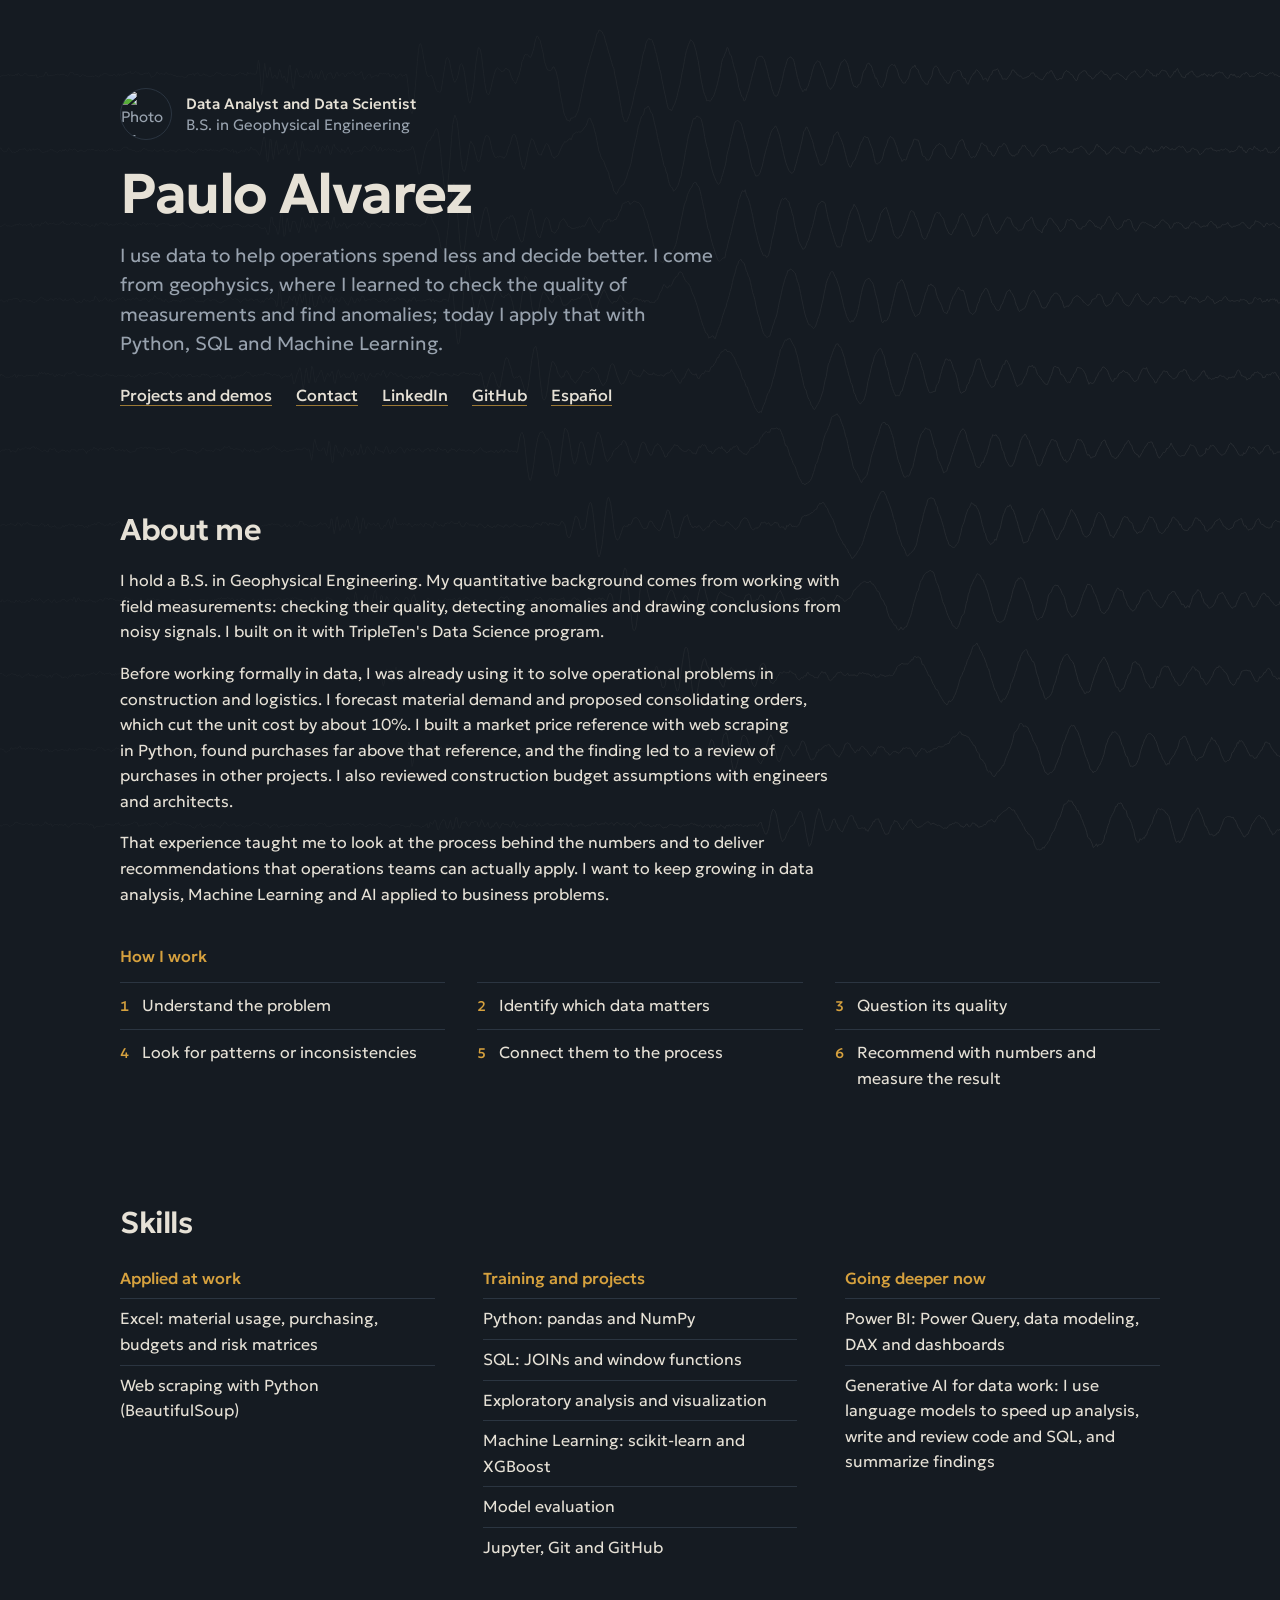
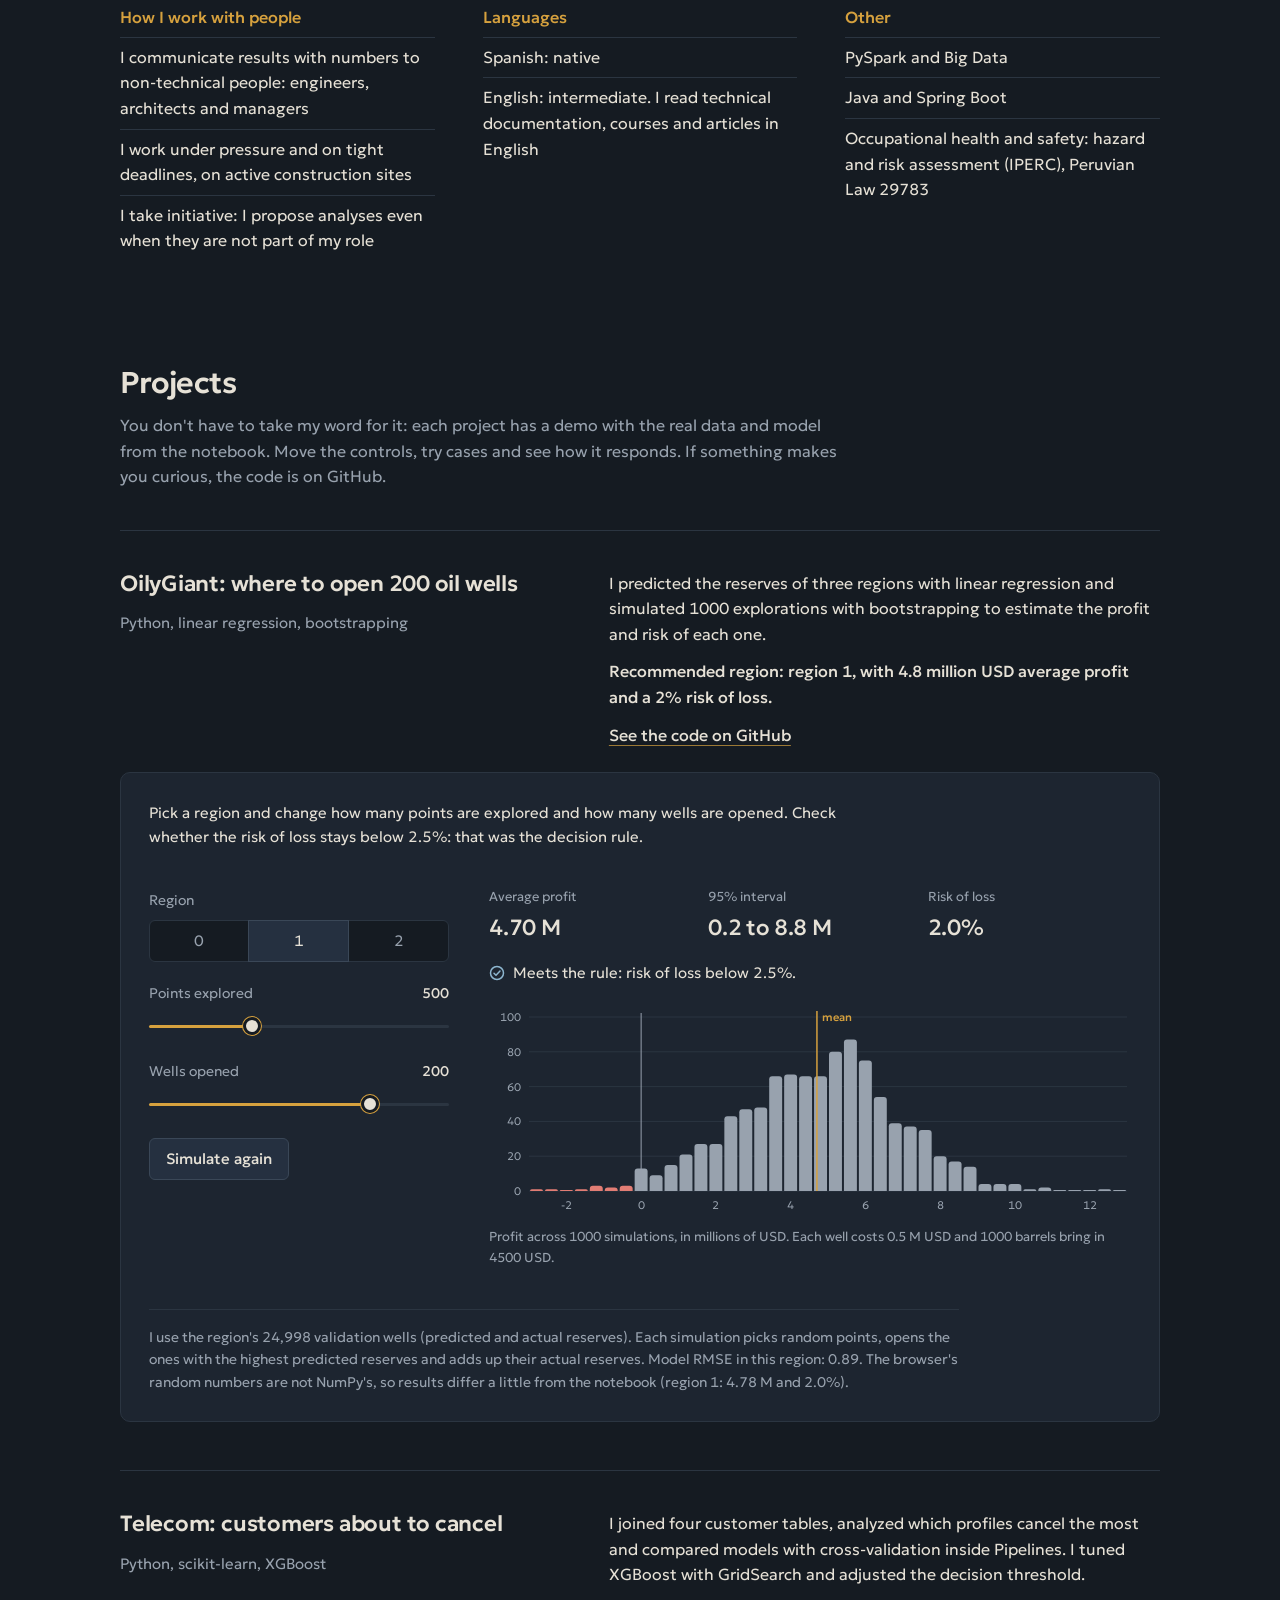
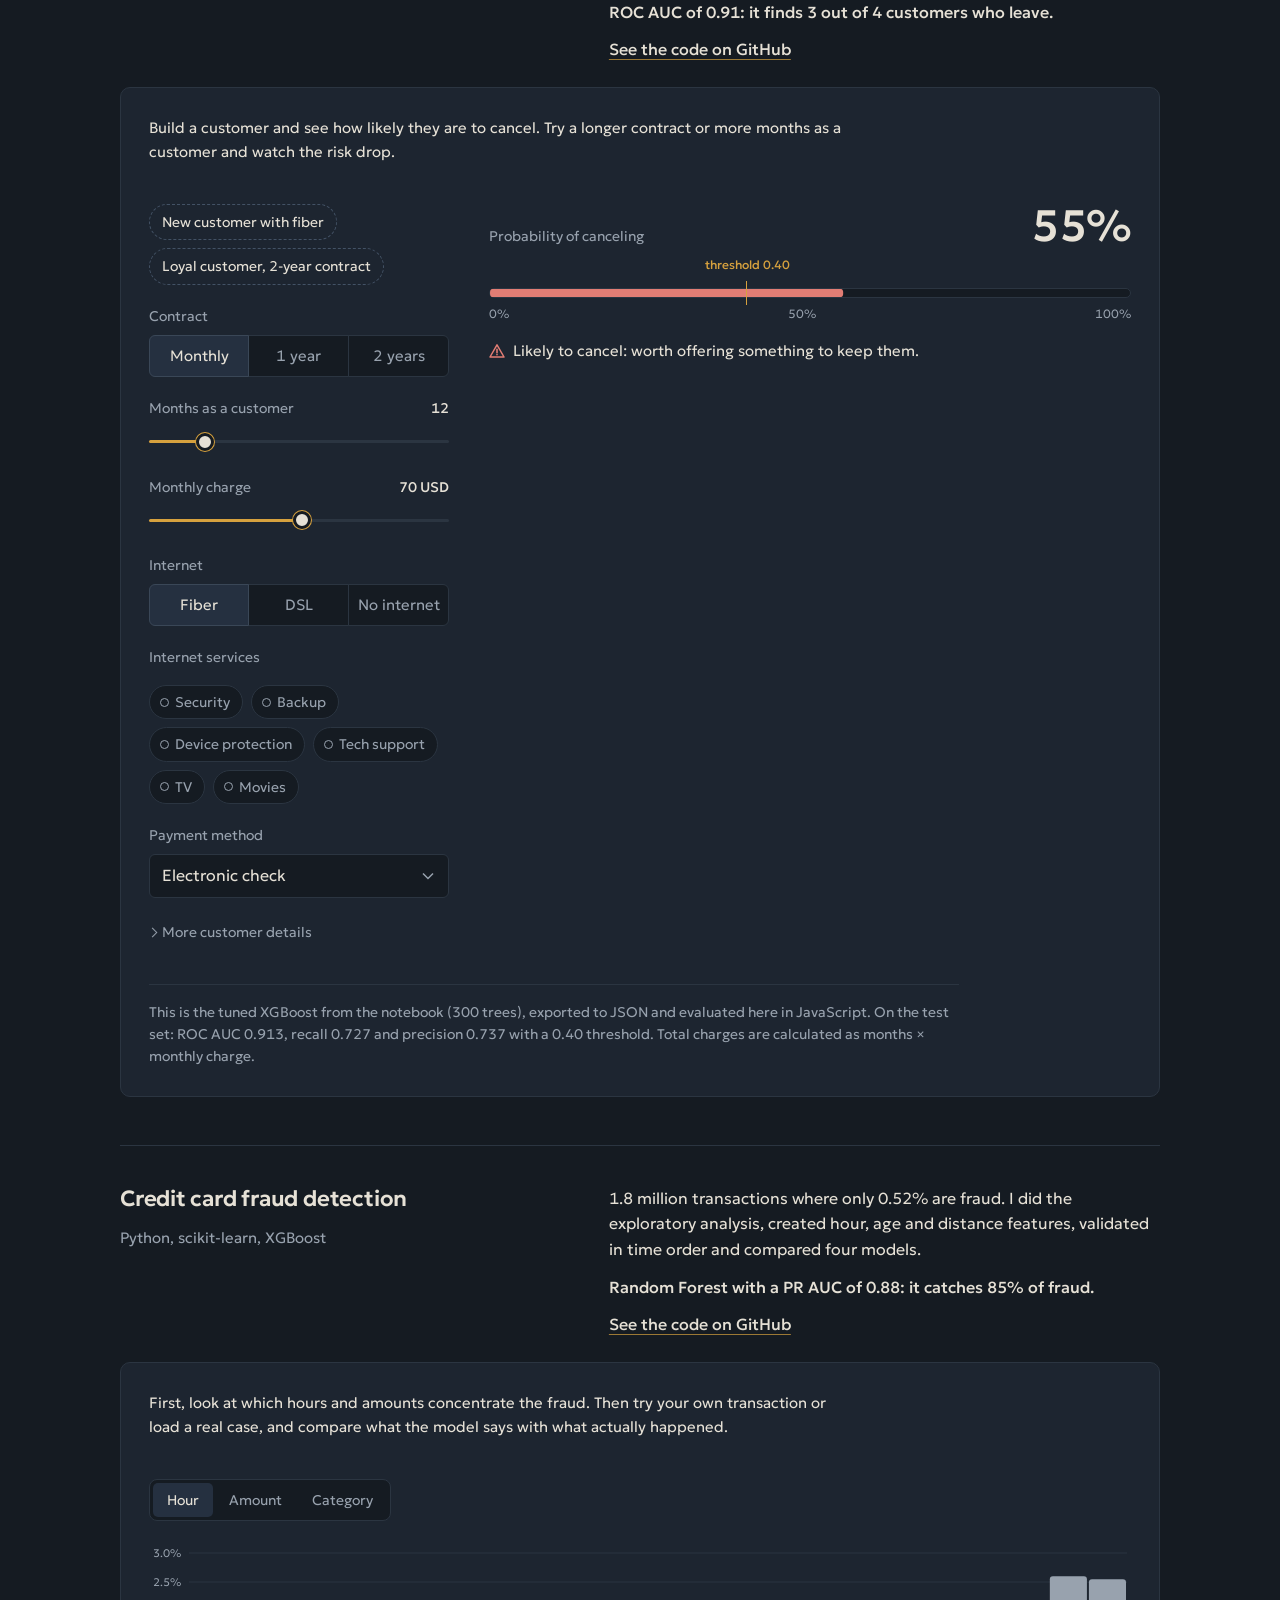
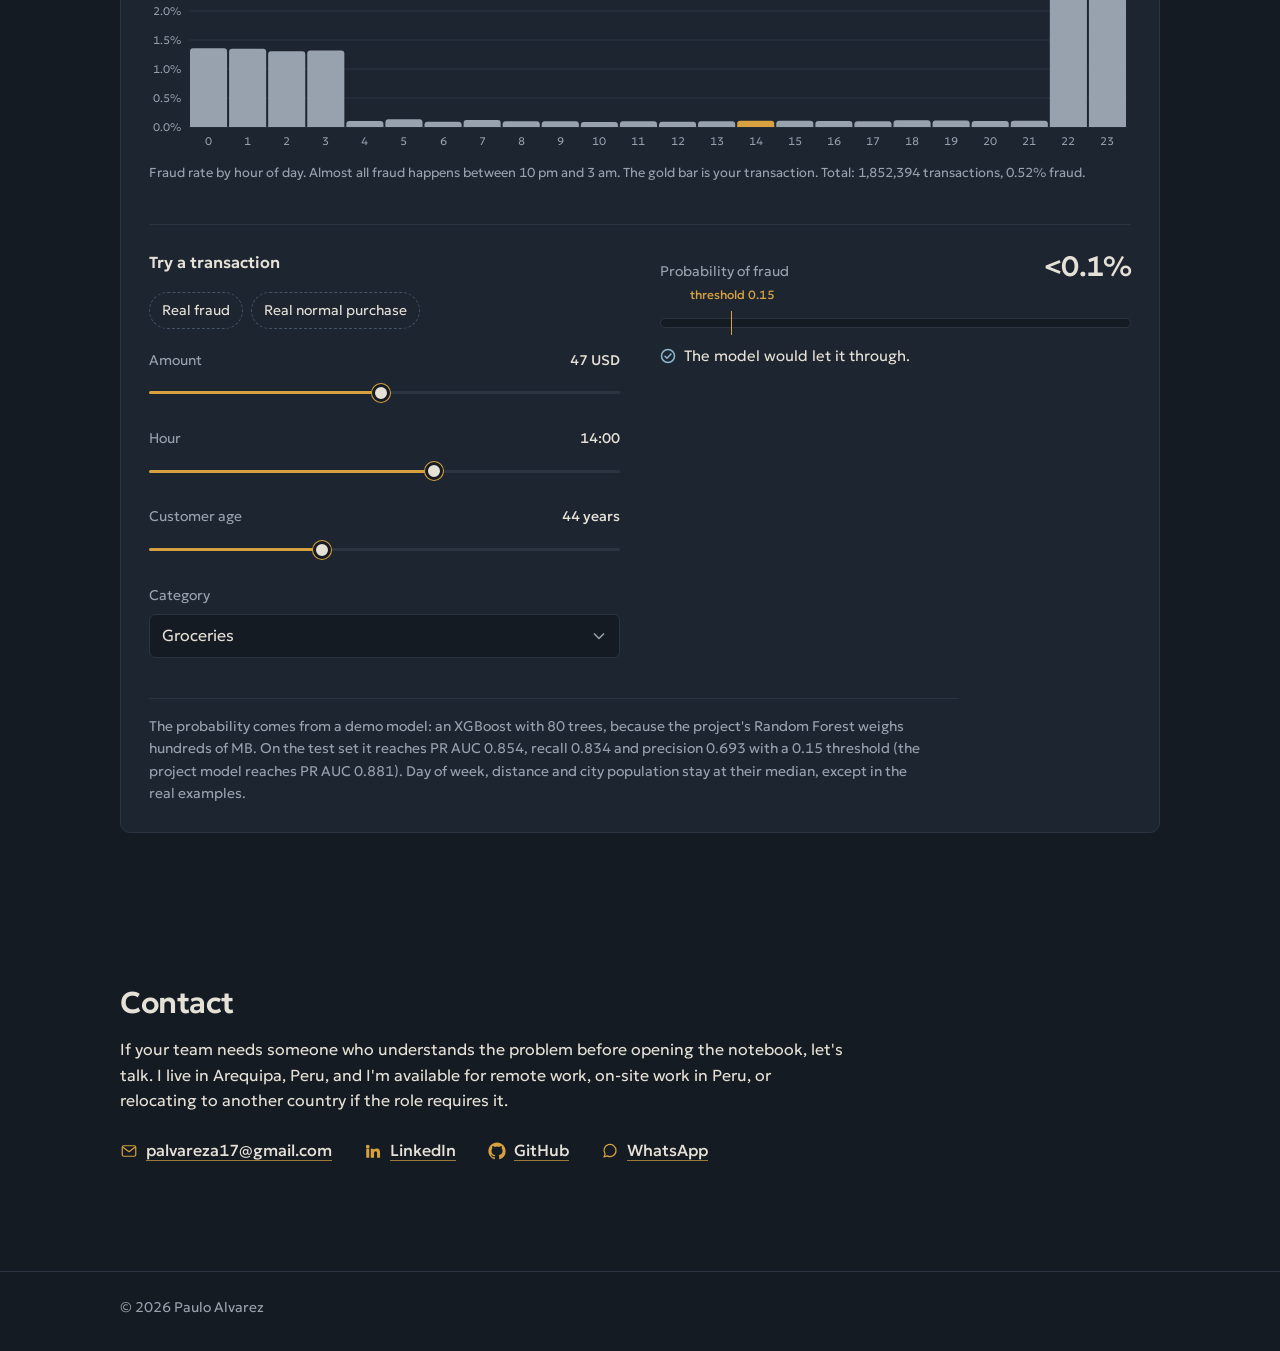
==== en/index.html @ 7319ec57 "Agregar la versión en inglés y textos más cercanos en las demos * Página en inglés en /en/ con enlac" ====
<!DOCTYPE html>
<html lang="en">
<head>
  <meta charset="UTF-8">
  <meta name="viewport" content="width=device-width, initial-scale=1, viewport-fit=cover">
  <meta name="description" content="Paulo Alvarez, Data Analyst and Data Scientist. B.S. in Geophysical Engineering with experience applying data to real operations. Machine Learning projects with demos that run in the browser.">
  <meta name="color-scheme" content="dark">
  <meta name="theme-color" content="#151B22">
  <title>Paulo Alvarez | Data Scientist</title>
  <link rel="alternate" hreflang="es" href="https://dixonpa.github.io/">
  <link rel="alternate" hreflang="en" href="https://dixonpa.github.io/en/">
  <link rel="preconnect" href="https://fonts.googleapis.com">
  <link rel="preconnect" href="https://fonts.gstatic.com" crossorigin>
  <link href="https://fonts.googleapis.com/css2?family=Geologica:wght@300..700&display=swap" rel="stylesheet">
  <link rel="stylesheet" href="../css/site.css">
  <script src="../js/site.js" defer></script>
</head>
<body>
  <div class="backdrop" aria-hidden="true">
    <svg viewBox="0 0 1200 900" preserveAspectRatio="none" focusable="false"></svg>
  </div>

  <header class="hero">
    <div class="wrap">
      <div class="hero-id">
        <img src="https://github.com/dixonpa.png" alt="Photo of Paulo Alvarez" width="52" height="52">
        <p><strong>Data Analyst and Data Scientist</strong>B.S. in Geophysical Engineering</p>
      </div>
      <h1>Paulo Alvarez</h1>
      <p class="intro">I use data to help operations spend less and decide better. I come from geophysics, where I learned to check the quality of measurements and find anomalies; today I apply that with Python, SQL and Machine Learning.</p>
      <ul class="hero-links">
        <li><a href="#projects">Projects and demos</a></li>
        <li><a href="#contact">Contact</a></li>
        <li><a href="https://www.linkedin.com/in/paulocealva">LinkedIn</a></li>
        <li><a href="https://github.com/dixonpa">GitHub</a></li>
        <li><a href="../" hreflang="es" lang="es">Español</a></li>
      </ul>
    </div>
  </header>

  <main class="wrap">
    <section id="about" class="about" aria-labelledby="t-about">
      <h2 id="t-about">About me</h2>
      <p>I hold a B.S. in Geophysical Engineering. My quantitative background comes from working with field measurements: checking their quality, detecting anomalies and drawing conclusions from noisy signals. I built on it with TripleTen's Data Science program.</p>
      <p>Before working formally in data, I was already using it to solve operational problems in construction and logistics. I forecast material demand and proposed consolidating orders, which cut the unit cost by about 10%. I built a market price reference with web scraping in Python, found purchases far above that reference, and the finding led to a review of purchases in other projects. I also reviewed construction budget assumptions with engineers and architects.</p>
      <p>That experience taught me to look at the process behind the numbers and to deliver recommendations that operations teams can actually apply. I want to keep growing in data analysis, Machine Learning and AI applied to business problems.</p>
      <h3 class="subhead">How I work</h3>
      <ol class="steps">
        <li>Understand the problem</li>
        <li>Identify which data matters</li>
        <li>Question its quality</li>
        <li>Look for patterns or inconsistencies</li>
        <li>Connect them to the process</li>
        <li>Recommend with numbers and measure the result</li>
      </ol>
    </section>

    <section id="skills" aria-labelledby="t-skills">
      <h2 id="t-skills">Skills</h2>
      <div class="skills">
        <div>
          <h3>Applied at work</h3>
          <ul>
            <li>Excel: material usage, purchasing, budgets and risk matrices</li>
            <li>Web scraping with Python (BeautifulSoup)</li>
          </ul>
        </div>
        <div>
          <h3>Training and projects</h3>
          <ul>
            <li>Python: pandas and NumPy</li>
            <li>SQL: JOINs and window functions</li>
            <li>Exploratory analysis and visualization</li>
            <li>Machine Learning: scikit-learn and XGBoost</li>
            <li>Model evaluation</li>
            <li>Jupyter, Git and GitHub</li>
          </ul>
        </div>
        <div>
          <h3>Going deeper now</h3>
          <ul>
            <li>Power BI: Power Query, data modeling, DAX and dashboards</li>
            <li>Generative AI for data work: I use language models to speed up analysis, write and review code and SQL, and summarize findings</li>
          </ul>
        </div>
        <div>
          <h3>How I work with people</h3>
          <ul>
            <li>I communicate results with numbers to non-technical people: engineers, architects and managers</li>
            <li>I work under pressure and on tight deadlines, on active construction sites</li>
            <li>I take initiative: I propose analyses even when they are not part of my role</li>
          </ul>
        </div>
        <div>
          <h3>Languages</h3>
          <ul>
            <li>Spanish: native</li>
            <li>English: intermediate. I read technical documentation, courses and articles in English</li>
          </ul>
        </div>
        <div>
          <h3>Other</h3>
          <ul>
            <li>PySpark and Big Data</li>
            <li>Java and Spring Boot</li>
            <li>Occupational health and safety: hazard and risk assessment (IPERC), Peruvian Law 29783</li>
          </ul>
        </div>
      </div>
    </section>

    <section id="projects" aria-labelledby="t-projects">
      <h2 id="t-projects">Projects</h2>
      <p class="section-lead">You don't have to take my word for it: each project has a demo with the real data and model from the notebook. Move the controls, try cases and see how it responds. If something makes you curious, the code is on GitHub.</p>

      <article class="project" id="oilygiant" aria-labelledby="t-oily">
        <div class="project-text">
          <h3 id="t-oily">OilyGiant: where to open 200 oil wells</h3>
          <p class="stack">Python, linear regression, bootstrapping</p>
          <p>I predicted the reserves of three regions with linear regression and simulated 1000 explorations with bootstrapping to estimate the profit and risk of each one.</p>
          <p class="result">Recommended region: region 1, with 4.8 million USD average profit and a 2% risk of loss.</p>
          <a class="repo" href="https://github.com/dixonpa/Onlygiant">See the code on GitHub</a>
        </div>

        <div class="demo" data-demo="oilygiant" aria-busy="true">
          <p class="demo-hint">Pick a region and change how many points are explored and how many wells are opened. Check whether the risk of loss stays below 2.5%: that was the decision rule.</p>
          <div class="demo-controls">
            <fieldset class="seg" data-input="region">
              <legend>Region</legend>
              <label><input type="radio" name="oily-region" value="0"><span>0</span></label>
              <label><input type="radio" name="oily-region" value="1" checked><span>1</span></label>
              <label><input type="radio" name="oily-region" value="2"><span>2</span></label>
            </fieldset>
            <label class="range">
              <span class="range-head"><span>Points explored</span><output data-out="points">500</output></span>
              <input type="range" data-input="points" min="250" max="1000" step="50" value="500">
            </label>
            <label class="range">
              <span class="range-head"><span>Wells opened</span><output data-out="wells">200</output></span>
              <input type="range" data-input="wells" min="50" max="250" step="10" value="200">
            </label>
            <button type="button" class="btn" data-action="rerun">Simulate again</button>
          </div>

          <div class="demo-output">
            <dl class="readout">
              <div><dt>Average profit</dt><dd data-out="mean">–</dd></div>
              <div><dt>95% interval</dt><dd data-out="ci">–</dd></div>
              <div><dt>Risk of loss</dt><dd data-out="risk">–</dd></div>
            </dl>
            <p class="verdict" data-out="verdict"></p>
            <div class="chart" data-chart="hist"></div>
            <p class="chart-note">Profit across 1000 simulations, in millions of USD. Each well costs 0.5 M USD and 1000 barrels bring in 4500 USD.</p>
          </div>
          <p class="demo-foot" data-out="foot">Loading the validation data…</p>
        </div>
      </article>

      <article class="project" id="telecom" aria-labelledby="t-telecom">
        <div class="project-text">
          <h3 id="t-telecom">Telecom: customers about to cancel</h3>
          <p class="stack">Python, scikit-learn, XGBoost</p>
          <p>I joined four customer tables, analyzed which profiles cancel the most and compared models with cross-validation inside Pipelines. I tuned XGBoost with GridSearch and adjusted the decision threshold.</p>
          <p class="result">ROC AUC of 0.91: it finds 3 out of 4 customers who leave.</p>
          <a class="repo" href="https://github.com/dixonpa/telecom">See the code on GitHub</a>
        </div>

        <div class="demo" data-demo="telecom" aria-busy="true">
          <p class="demo-hint">Build a customer and see how likely they are to cancel. Try a longer contract or more months as a customer and watch the risk drop.</p>
          <div class="demo-controls">
            <div class="presets" role="group" aria-label="Examples">
              <button type="button" class="chip" data-preset="risky">New customer with fiber</button>
              <button type="button" class="chip" data-preset="loyal">Loyal customer, 2-year contract</button>
            </div>
            <fieldset class="seg" data-input="Type">
              <legend>Contract</legend>
              <label><input type="radio" name="tel-type" value="Month-to-month" checked><span>Monthly</span></label>
              <label><input type="radio" name="tel-type" value="One year"><span>1 year</span></label>
              <label><input type="radio" name="tel-type" value="Two year"><span>2 years</span></label>
            </fieldset>
            <label class="range">
              <span class="range-head"><span>Months as a customer</span><output data-out="tenure">12</output></span>
              <input type="range" data-input="tenure" min="0" max="72" step="1" value="12">
            </label>
            <label class="range">
              <span class="range-head"><span>Monthly charge</span><output data-out="monthly">70 USD</output></span>
              <input type="range" data-input="monthly" min="18" max="120" step="1" value="70">
            </label>
            <fieldset class="seg" data-input="InternetService">
              <legend>Internet</legend>
              <label><input type="radio" name="tel-net" value="Fiber optic" checked><span>Fiber</span></label>
              <label><input type="radio" name="tel-net" value="DSL"><span>DSL</span></label>
              <label><input type="radio" name="tel-net" value="No"><span>No internet</span></label>
            </fieldset>
            <fieldset class="checks" data-group="services">
              <legend>Internet services</legend>
              <label><input type="checkbox" value="OnlineSecurity"><span>Security</span></label>
              <label><input type="checkbox" value="OnlineBackup"><span>Backup</span></label>
              <label><input type="checkbox" value="DeviceProtection"><span>Device protection</span></label>
              <label><input type="checkbox" value="TechSupport"><span>Tech support</span></label>
              <label><input type="checkbox" value="StreamingTV"><span>TV</span></label>
              <label><input type="checkbox" value="StreamingMovies"><span>Movies</span></label>
            </fieldset>
            <label class="select">
              <span>Payment method</span>
              <select data-input="PaymentMethod">
                <option value="Electronic check">Electronic check</option>
                <option value="Mailed check">Mailed check</option>
                <option value="Bank transfer (automatic)">Bank transfer (automatic)</option>
                <option value="Credit card (automatic)">Credit card (automatic)</option>
              </select>
            </label>
            <details class="more">
              <summary>More customer details</summary>
              <fieldset class="checks" data-group="flags">
                <legend class="sr-only">Customer details</legend>
                <label><input type="checkbox" value="PaperlessBilling" checked><span>Paperless billing</span></label>
                <label><input type="checkbox" value="has_phone" checked><span>Phone line</span></label>
                <label><input type="checkbox" value="MultipleLines"><span>Multiple lines</span></label>
                <label><input type="checkbox" value="SeniorCitizen"><span>Senior citizen</span></label>
                <label><input type="checkbox" value="Partner"><span>Has a partner</span></label>
                <label><input type="checkbox" value="Dependents"><span>Has dependents</span></label>
              </fieldset>
              <fieldset class="seg" data-input="gender">
                <legend>Gender</legend>
                <label><input type="radio" name="tel-gender" value="Female" checked><span>Female</span></label>
                <label><input type="radio" name="tel-gender" value="Male"><span>Male</span></label>
              </fieldset>
            </details>
          </div>

          <div class="demo-output">
            <div class="score">
              <p class="score-label">Probability of canceling</p>
              <p class="score-value" data-out="proba">–</p>
            </div>
            <div class="meter" data-meter>
              <div class="meter-fill"></div>
              <div class="pick pick-threshold"><span>threshold</span></div>
            </div>
            <div class="meter-scale" aria-hidden="true"><span>0%</span><span>50%</span><span>100%</span></div>
            <p class="verdict" data-out="verdict"></p>
          </div>
          <p class="demo-foot" data-out="foot">Loading the model…</p>
        </div>
      </article>

      <article class="project" id="fraud" aria-labelledby="t-fraud">
        <div class="project-text">
          <h3 id="t-fraud">Credit card fraud detection</h3>
          <p class="stack">Python, scikit-learn, XGBoost</p>
          <p>1.8 million transactions where only 0.52% are fraud. I did the exploratory analysis, created hour, age and distance features, validated in time order and compared four models.</p>
          <p class="result">Random Forest with a PR AUC of 0.88: it catches 85% of fraud.</p>
          <a class="repo" href="https://github.com/dixonpa/FraudDetection">See the code on GitHub</a>
        </div>

        <div class="demo demo-fraud" data-demo="fraud" aria-busy="true">
          <p class="demo-hint">First, look at which hours and amounts concentrate the fraud. Then try your own transaction or load a real case, and compare what the model says with what actually happened.</p>
          <div class="demo-charts">
            <div class="tabs" role="tablist" aria-label="Fraud rate by">
              <button type="button" role="tab" aria-selected="true" data-tab="hour">Hour</button>
              <button type="button" role="tab" aria-selected="false" data-tab="amount">Amount</button>
              <button type="button" role="tab" aria-selected="false" data-tab="category">Category</button>
            </div>
            <div class="chart" data-chart="fraud" role="tabpanel"></div>
            <p class="chart-note" data-out="chartnote"></p>
          </div>

          <div class="demo-probe">
            <div class="probe-inputs">
            <h4>Try a transaction</h4>
            <div class="presets" role="group" aria-label="Real examples">
              <button type="button" class="chip" data-example="1">Real fraud</button>
              <button type="button" class="chip" data-example="0">Real normal purchase</button>
            </div>
            <label class="range">
              <span class="range-head"><span>Amount</span><output data-out="amt">48 USD</output></span>
              <input type="range" data-input="amt" min="0" max="1000" step="1" value="0">
            </label>
            <label class="range">
              <span class="range-head"><span>Hour</span><output data-out="hour">14:00</output></span>
              <input type="range" data-input="hour" min="0" max="23" step="1" value="14">
            </label>
            <label class="range">
              <span class="range-head"><span>Customer age</span><output data-out="age">44 years</output></span>
              <input type="range" data-input="age" min="18" max="90" step="1" value="44">
            </label>
            <label class="select">
              <span>Category</span>
              <select data-input="category"></select>
            </label>
            </div>
            <div class="probe-result">
            <div class="score score-small">
              <p class="score-label">Probability of fraud</p>
              <p class="score-value" data-out="proba">–</p>
            </div>
            <div class="meter" data-meter>
              <div class="meter-fill"></div>
              <div class="pick pick-threshold"><span>threshold</span></div>
            </div>
            <p class="verdict" data-out="verdict"></p>
            </div>
          </div>
          <p class="demo-foot" data-out="foot">Loading the data…</p>
        </div>
      </article>
    </section>

    <section id="contact" class="contact" aria-labelledby="t-contact">
      <h2 id="t-contact">Contact</h2>
      <p>If your team needs someone who understands the problem before opening the notebook, let's talk. I live in Arequipa, Peru, and I'm available for remote work, on-site work in Peru, or relocating to another country if the role requires it.</p>
      <ul class="contact-list">
        <li>
          <a href="mailto:palvareza17@gmail.com">
            <svg viewBox="0 0 24 24" aria-hidden="true"><rect x="3" y="5" width="18" height="14" rx="2"/><path d="m4 7 8 6 8-6"/></svg>
            palvareza17@gmail.com
          </a>
        </li>
        <li>
          <a href="https://www.linkedin.com/in/paulocealva">
            <svg viewBox="0 0 24 24" aria-hidden="true" class="solid"><path d="M4.98 3.5a2.5 2.5 0 1 1 0 5 2.5 2.5 0 0 1 0-5ZM3 9h4v12H3zM9 9h3.8v1.7h.05c.53-1 1.83-2.05 3.77-2.05 4.03 0 4.78 2.65 4.78 6.1V21h-4v-5.6c0-1.34-.03-3.06-1.86-3.06-1.87 0-2.15 1.46-2.15 2.96V21H9z"/></svg>
            LinkedIn
          </a>
        </li>
        <li>
          <a href="https://github.com/dixonpa">
            <svg viewBox="0 0 24 24" aria-hidden="true" class="solid"><path d="M12 .5C5.65.5.5 5.65.5 12c0 5.08 3.29 9.39 7.86 10.91.58.1.79-.25.79-.56v-2c-3.2.7-3.87-1.37-3.87-1.37-.52-1.33-1.28-1.69-1.28-1.69-1.04-.71.08-.7.08-.7 1.15.08 1.76 1.18 1.76 1.18 1.03 1.76 2.69 1.25 3.35.96.1-.74.4-1.25.73-1.54-2.55-.29-5.24-1.28-5.24-5.69 0-1.26.45-2.28 1.18-3.09-.12-.29-.51-1.46.11-3.05 0 0 .97-.31 3.17 1.18a11 11 0 0 1 5.77 0c2.2-1.49 3.17-1.18 3.17-1.18.63 1.59.23 2.76.11 3.05.74.81 1.18 1.83 1.18 3.09 0 4.42-2.69 5.39-5.25 5.68.41.36.78 1.06.78 2.14v3.17c0 .31.21.67.8.56A11.5 11.5 0 0 0 23.5 12C23.5 5.65 18.35.5 12 .5Z"/></svg>
            GitHub
          </a>
        </li>
        <li>
          <a href="https://wa.link/joofbw">
            <svg viewBox="0 0 24 24" aria-hidden="true"><path d="M20 11.5a8 8 0 0 1-11.8 7L4 20l1.5-4.1A8 8 0 1 1 20 11.5Z"/></svg>
            WhatsApp
          </a>
        </li>
      </ul>
    </section>
  </main>

  <footer>
    <div class="wrap">© 2026 Paulo Alvarez</div>
  </footer>

  <div class="tooltip" role="status" hidden></div>
</body>
</html>
---- css/site.css ----
:root {
  --basalt: #151B22;
  --slate: #1D2530;
  --slate-2: #253040;
  --line: #2B3541;
  --bone: #E6E1D6;
  --rock: #98A2AE;
  --ochre: #D6A13E;   /* onda P, acento principal */
  --glacier: #8DB6CF; /* onda S */
  --loss: #E27D74;    /* pérdida / cancela / fraude */

  --ease-out: cubic-bezier(0.23, 1, 0.32, 1);
  --ease-in-out: cubic-bezier(0.77, 0, 0.175, 1);

  --measure: 66ch;
  --gutter: clamp(1rem, 4vw, 2.5rem);
  --radius-panel: 10px;
  --radius-control: 6px;
}

* { box-sizing: border-box; }

html {
  background: var(--basalt);
  -webkit-tap-highlight-color: transparent;
  -webkit-text-size-adjust: 100%;
  scroll-behavior: smooth;
}
@media (prefers-reduced-motion: reduce) { html { scroll-behavior: auto; } }

body {
  margin: 0;
  background: transparent; /* el color base está en html; así se ve el fondo fijo */
  color: var(--bone);
  font-family: "Geologica", "Segoe UI", system-ui, sans-serif;
  font-weight: 330;
  font-size: 1rem;
  line-height: 1.6;
  -webkit-font-smoothing: antialiased;
  font-variant-numeric: tabular-nums;
}

h1, h2, h3, h4 { font-weight: 560; line-height: 1.2; text-wrap: balance; }
p { text-wrap: pretty; }
strong { font-weight: 560; }

a {
  color: var(--bone);
  text-decoration-color: color-mix(in srgb, var(--ochre) 70%, transparent);
  text-underline-offset: .22em;
  text-decoration-thickness: 1px;
  transition: color 150ms ease;
}
@media (hover: hover) and (pointer: fine) {
  a:hover { color: var(--ochre); }
}

:focus-visible {
  outline: 2px solid var(--ochre);
  outline-offset: 3px;
  border-radius: 3px;
}

.sr-only {
  position: absolute; width: 1px; height: 1px; padding: 0; margin: -1px;
  overflow: hidden; clip: rect(0 0 0 0); white-space: nowrap; border: 0;
}

.wrap {
  max-width: 1120px;
  margin: 0 auto;
  padding-left: max(var(--gutter), env(safe-area-inset-left));
  padding-right: max(var(--gutter), env(safe-area-inset-right));
}

/* ---------- Hero ---------- */
.hero { padding-top: clamp(2.5rem, 8vw, 5.5rem); }

.hero-id {
  display: flex;
  align-items: center;
  gap: .875rem;
  margin-bottom: 1.5rem;
  color: var(--rock);
  font-size: .9375rem;
}
.hero-id img {
  width: 52px;
  height: 52px;
  border-radius: 50%;
  object-fit: cover;
  border: 1px solid var(--line);
}
.hero-id p { margin: 0; line-height: 1.4; }
.hero-id strong { display: block; color: var(--bone); font-weight: 480; }

.hero h1 {
  margin: 0;
  font-size: clamp(2.5rem, 7vw, 3.5rem);
  font-weight: 600;
  letter-spacing: -.025em;
  line-height: 1.05;
}

.hero .intro {
  max-width: 46ch;
  margin: 1.125rem 0 0;
  font-size: clamp(1.0625rem, 1.6vw, 1.1875rem);
  line-height: 1.55;
  color: var(--rock);
}

.hero-links {
  display: flex;
  flex-wrap: wrap;
  gap: .5rem 1.5rem;
  margin: 1.5rem 0 0;
  padding: 0;
  list-style: none;
  font-weight: 450;
}

/* ---------- Fondo: registro sísmico de varias trazas, fijo y muy tenue ---------- */
.backdrop {
  position: fixed;
  inset: 0 0 auto 0;
  height: 100lvh; /* no salta cuando aparece o se oculta la barra del navegador */
  z-index: -1;
  pointer-events: none;
  opacity: 0;
  transition: opacity 900ms ease-out;
  /* más suave a la izquierda, donde está el texto */
  -webkit-mask-image: linear-gradient(to right, rgba(0,0,0,.35), rgba(0,0,0,.35) 30%, #000 85%);
  mask-image: linear-gradient(to right, rgba(0,0,0,.35), rgba(0,0,0,.35) 30%, #000 85%);
}
.backdrop.is-ready { opacity: 1; }
/* en móvil se ve solo el tramo de las llegadas (≈ 9 a 39 s), si no las trazas quedan apretadas */
@media (max-width: 760px) {
  .backdrop { overflow: hidden; -webkit-mask-image: none; mask-image: none; }
  .backdrop svg { width: 200%; margin-left: -30%; }
  .backdrop path { opacity: .09; }
}
.backdrop svg { display: block; width: 100%; height: 100%; }
.backdrop path {
  fill: none;
  stroke: var(--bone);
  stroke-width: 1;
  stroke-linejoin: round;
  vector-effect: non-scaling-stroke;
  opacity: .085;
}

/* Marca de fase: línea vertical con su etiqueta, como un pick en un sismograma */
.pick {
  position: absolute;
  top: -4px;
  bottom: 0;
  left: calc(var(--t) * 100%);
  width: 0;
  border-left: 1.5px solid currentColor;
  pointer-events: none;
}
.pick span {
  position: absolute;
  top: -1.5rem;
  left: 0;
  transform: translateX(-50%);
  font-size: .8125rem;
  font-weight: 560;
  line-height: 1;
  white-space: nowrap;
}
.pick-p { color: var(--ochre); }
.pick-s { color: var(--glacier); }

/* ---------- Secciones ---------- */
main > section { padding-top: clamp(4rem, 9vw, 6.5rem); }

h2 {
  margin: 0 0 .75rem;
  font-size: clamp(1.5rem, 3vw, 1.875rem);
  letter-spacing: -.015em;
}
.section-lead { margin: 0 0 2.5rem; max-width: var(--measure); color: var(--rock); }

/* ---------- Proyectos ---------- */
.project {
  display: grid;
  grid-template-columns: minmax(0, 1fr);
  gap: 1.5rem;
  padding: 2.5rem 0 3rem;
  border-top: 1px solid var(--line);
}
.project-text { max-width: var(--measure); }
.project h3 {
  margin: 0;
  font-size: clamp(1.1875rem, 2vw, 1.375rem);
  letter-spacing: -.01em;
}
.project .stack { margin: .375rem 0 1rem; color: var(--rock); font-size: .9375rem; }
.project-text p { margin: 0 0 .75rem; }
.project .result { font-weight: 480; }
.project .repo { font-weight: 450; }

@media (min-width: 900px) {
  .project-text {
    display: grid;
    grid-template-columns: minmax(0, 1fr) minmax(0, 1.25fr);
    column-gap: 3rem;
    max-width: none;
  }
  .project-text h3, .project-text .stack { grid-column: 1; }
  .project-text > p:not(.stack), .project-text .repo { grid-column: 2; }
  .project-text h3 { grid-row: 1; }
  .project-text .stack { grid-row: 2; }
  .project-text > p:nth-of-type(2) { grid-row: 1 / span 2; }
  .project-text .result { grid-row: 3; }
  .project-text .repo { grid-row: 4; justify-self: start; }
}

/* ---------- Panel de demo ---------- */
.demo {
  display: grid;
  grid-template-columns: minmax(0, 1fr);
  gap: 1.75rem;
  padding: clamp(1.125rem, 2.5vw, 1.75rem);
  background: var(--slate);
  border: 1px solid var(--line);
  border-radius: var(--radius-panel);
}
@media (min-width: 900px) {
  .demo { grid-template-columns: minmax(0, 300px) minmax(0, 1fr); gap: 2.5rem; }
  .demo-fraud { grid-template-columns: minmax(0, 1fr); }
  .demo-fraud .demo-probe {
    grid-template-columns: minmax(0, 1fr) minmax(0, 1fr);
    gap: 2.5rem;
    padding-top: 1.75rem;
    border-top: 1px solid var(--line);
  }
  /* el resultado queda a la vista mientras se mueven los controles de abajo */
  .demo-output { position: sticky; top: 1.5rem; align-self: start; }
}

.demo[aria-busy="true"] .demo-controls,
.demo[aria-busy="true"] .demo-output,
.demo[aria-busy="true"] .demo-charts,
.demo[aria-busy="true"] .demo-probe { opacity: .4; pointer-events: none; }
.demo-controls, .demo-output, .demo-charts, .demo-probe { transition: opacity 200ms ease; min-width: 0; }

.demo-controls, .demo-probe { display: grid; gap: 1.25rem; align-content: start; }
.demo-probe h4 { margin: 0; font-size: 1rem; }
.probe-inputs { display: grid; gap: 1.25rem; align-content: start; }
.probe-result { align-self: start; }

.demo-hint {
  grid-column: 1 / -1;
  margin: 0;
  max-width: 70ch;
  font-size: .9375rem;
  color: var(--bone);
}

.demo-foot {
  grid-column: 1 / -1;
  margin: 0;
  padding-top: 1rem;
  border-top: 1px solid var(--line);
  color: var(--rock);
  font-size: .875rem;
  max-width: 90ch;
}

/* Controles */
fieldset { margin: 0; padding: 0; border: 0; min-width: 0; }
legend, .range-head, .select > span {
  padding: 0;
  margin-bottom: .5rem;
  color: var(--rock);
  font-size: .875rem;
}

button, .seg label, .checks label, .chip, summary {
  touch-action: manipulation;
  -webkit-user-select: none;
  user-select: none;
}

.seg { display: flex; flex-wrap: wrap; }
.seg legend { width: 100%; float: left; }
.seg label { flex: 1 1 0; position: relative; }
.seg input { position: absolute; opacity: 0; inset: 0; margin: 0; cursor: pointer; }
.seg span {
  display: block;
  padding: .5rem .5rem;
  text-align: center;
  font-size: .9375rem;
  border: 1px solid var(--line);
  margin-left: -1px;
  background: var(--basalt);
  color: var(--rock);
  cursor: pointer;
  transition: background-color 150ms ease, color 150ms ease;
  white-space: nowrap;
}
.seg label:first-of-type span { border-radius: var(--radius-control) 0 0 var(--radius-control); margin-left: 0; }
.seg label:last-of-type span { border-radius: 0 var(--radius-control) var(--radius-control) 0; }
.seg input:checked + span { background: var(--slate-2); color: var(--bone); border-color: #3A4757; position: relative; z-index: 1; }
.seg input:focus-visible + span { outline: 2px solid var(--ochre); outline-offset: 2px; z-index: 2; position: relative; }
.seg input:active + span { background: var(--slate-2); }

.range { display: block; }
.range-head { display: flex; justify-content: space-between; gap: 1rem; }
.range-head output { color: var(--bone); font-weight: 450; }

input[type="range"] {
  -webkit-appearance: none;
  appearance: none;
  display: block;
  width: 100%;
  height: 28px;
  margin: 0;
  background: transparent;
  cursor: pointer;
  touch-action: pan-y;
}
input[type="range"]::-webkit-slider-runnable-track {
  height: 3px;
  border-radius: 2px;
  background: linear-gradient(to right, var(--ochre) var(--fill, 50%), var(--line) var(--fill, 50%));
}
input[type="range"]::-moz-range-track { height: 3px; border-radius: 2px; background: var(--line); }
input[type="range"]::-moz-range-progress { height: 3px; border-radius: 2px; background: var(--ochre); }
input[type="range"]::-webkit-slider-thumb {
  -webkit-appearance: none;
  width: 18px; height: 18px;
  margin-top: -7.5px;
  border-radius: 50%;
  background: var(--bone);
  border: 3px solid var(--basalt);
  box-shadow: 0 0 0 1px var(--ochre);
  transition: transform 120ms var(--ease-out);
}
input[type="range"]::-moz-range-thumb {
  width: 12px; height: 12px;
  border-radius: 50%;
  background: var(--bone);
  border: 3px solid var(--basalt);
  box-shadow: 0 0 0 1px var(--ochre);
}
input[type="range"]:active::-webkit-slider-thumb { transform: scale(1.15); }
input[type="range"]:focus-visible { outline-offset: 0; }

.select { display: block; }
.select > span { display: block; }
select {
  width: 100%;
  font: inherit;
  font-size: 16px; /* evita el zoom de iOS */
  color: var(--bone);
  background: var(--basalt) url("data:image/svg+xml,%3Csvg xmlns='http://www.w3.org/2000/svg' width='12' height='8' viewBox='0 0 12 8'%3E%3Cpath d='M1 1.5 6 6.5l5-5' fill='none' stroke='%2398A2AE' stroke-width='1.5'/%3E%3C/svg%3E") no-repeat right .875rem center;
  border: 1px solid var(--line);
  border-radius: var(--radius-control);
  padding: .5rem 2.25rem .5rem .75rem;
  -webkit-appearance: none;
  appearance: none;
  cursor: pointer;
}

.checks { display: flex; flex-wrap: wrap; gap: .5rem; }
.checks legend { width: 100%; float: left; }
.checks label { position: relative; }
.checks input { position: absolute; opacity: 0; inset: 0; margin: 0; cursor: pointer; }
.checks span {
  display: inline-flex;
  align-items: center;
  gap: .375rem;
  padding: .3125rem .75rem .3125rem .625rem;
  font-size: .875rem;
  border: 1px solid var(--line);
  border-radius: 999px;
  color: var(--rock);
  background: var(--basalt);
  cursor: pointer;
  transition: background-color 150ms ease, color 150ms ease, border-color 150ms ease;
}
.checks span::before {
  content: "";
  width: 7px; height: 7px;
  border-radius: 50%;
  border: 1px solid currentColor;
  transition: background-color 150ms ease;
}
.checks input:checked + span { color: var(--bone); border-color: #3A4757; background: var(--slate-2); }
.checks input:checked + span::before { background: var(--ochre); border-color: var(--ochre); }
.checks input:disabled + span { opacity: .4; cursor: not-allowed; }
.checks input:focus-visible + span { outline: 2px solid var(--ochre); outline-offset: 2px; }

.more summary {
  cursor: pointer;
  color: var(--rock);
  font-size: .875rem;
  list-style: none;
  display: inline-flex;
  align-items: center;
  gap: .375rem;
}
.more summary::-webkit-details-marker { display: none; }
.more summary::before {
  content: "";
  width: 6px; height: 6px;
  border-right: 1.5px solid currentColor;
  border-bottom: 1.5px solid currentColor;
  transform: rotate(-45deg);
  transition: transform 200ms var(--ease-out);
}
.more[open] summary::before { transform: rotate(45deg); }
.more[open] > *:not(summary) { margin-top: 1rem; }
.more .checks { margin-top: 1rem; }

.btn, .chip, .tabs button {
  font: inherit;
  color: var(--bone);
  cursor: pointer;
  transition: transform 140ms var(--ease-out), background-color 150ms ease, border-color 150ms ease;
}
.btn {
  justify-self: start;
  padding: .5rem 1rem;
  font-size: .9375rem;
  font-weight: 450;
  background: var(--slate-2);
  border: 1px solid #3A4757;
  border-radius: var(--radius-control);
}
.chip {
  padding: .375rem .75rem;
  font-size: .875rem;
  background: transparent;
  border: 1px dashed #435265;
  border-radius: 999px;
}
.presets { display: flex; flex-wrap: wrap; gap: .5rem; }
.btn:active, .chip:active, .tabs button:active { transform: scale(0.97); }
@media (hover: hover) and (pointer: fine) {
  .btn:hover { background: #2C394A; }
  .chip:hover { border-color: var(--rock); }
  .seg span:hover, .checks span:hover { color: var(--bone); }
}

/* Lecturas */
.readout {
  display: grid;
  grid-template-columns: repeat(3, minmax(0, 1fr));
  gap: 1rem;
  margin: 0;
}
.readout dt { color: var(--rock); font-size: .8125rem; line-height: 1.3; }
.readout dd { margin: .25rem 0 0; font-size: clamp(1.125rem, 2.4vw, 1.375rem); font-weight: 500; letter-spacing: -.01em; }

.verdict {
  display: flex;
  align-items: center;
  gap: .5rem;
  margin: 1rem 0 0;
  min-height: 1.6em;
  font-size: .9375rem;
}
.verdict svg { flex: none; width: 16px; height: 16px; }
.verdict.good { color: var(--bone); }
.verdict.good svg { color: var(--glacier); }
.verdict.bad svg { color: var(--loss); }

.score { display: flex; align-items: baseline; justify-content: space-between; gap: 1rem; flex-wrap: wrap; }
.score p { margin: 0; }
.score-label { color: var(--rock); font-size: .875rem; }
.score-value { font-size: clamp(2rem, 5vw, 2.75rem); font-weight: 550; letter-spacing: -.03em; line-height: 1; }
.score-small .score-value { font-size: 1.75rem; }

.meter {
  position: relative;
  height: 10px;
  margin-top: 2.25rem;
  background: var(--basalt);
  border: 1px solid var(--line);
  border-radius: 5px;
}
.demo-output .meter { margin-top: 2.5rem; }
.meter-fill {
  position: absolute;
  inset: 0;
  border-radius: 4px;
  background: var(--rock);
  transform-origin: left center;
  transform: scaleX(0);
  transition: transform 160ms var(--ease-out), background-color 160ms ease;
}
.meter.is-over .meter-fill { background: var(--loss); }
.meter .pick { top: -8px; bottom: -8px; color: var(--ochre); }
.meter .pick span { top: -1.375rem; font-weight: 450; font-size: .75rem; }
.meter-scale { display: flex; justify-content: space-between; margin-top: .375rem; color: var(--rock); font-size: .75rem; }

/* ---------- Gráficos ---------- */
.chart { position: relative; margin-top: 1.25rem; }
.chart svg { display: block; width: 100%; height: auto; overflow: visible; }
.chart text { fill: var(--rock); font-size: 11px; font-family: inherit; }
.chart .grid line { stroke: var(--line); stroke-width: 1; }
.chart .zero { stroke: var(--rock); stroke-width: 1; }
.chart .bar { fill: var(--rock); }
.chart .bar.loss { fill: var(--loss); }
.chart .bar.hl { fill: var(--ochre); }
.chart .bar.dim { opacity: .45; }
.chart .hit { fill: transparent; cursor: crosshair; }
.chart .mean-line { stroke: var(--ochre); stroke-width: 1.5; }
.chart .mean-label { fill: var(--ochre); font-weight: 500; }
.chart-note { margin: .75rem 0 0; color: var(--rock); font-size: .8125rem; }

.tabs {
  display: inline-flex;
  padding: 3px;
  gap: 2px;
  background: var(--basalt);
  border: 1px solid var(--line);
  border-radius: 8px;
}
.tabs button {
  padding: .375rem .875rem;
  font-size: .875rem;
  color: var(--rock);
  background: transparent;
  border: 0;
  border-radius: 5px;
}
.tabs button[aria-selected="true"] { background: var(--slate-2); color: var(--bone); }

.tooltip {
  position: fixed;
  z-index: 10;
  top: 0; left: 0;
  padding: .375rem .625rem;
  font-size: .8125rem;
  line-height: 1.4;
  color: var(--bone);
  background: #0F141A;
  border: 1px solid var(--line);
  border-radius: 6px;
  pointer-events: none;
  white-space: nowrap;
}

/* ---------- Habilidades, sobre mí, contacto ---------- */
.skills {
  display: grid;
  grid-template-columns: repeat(3, minmax(0, 1fr));
  gap: 2.5rem 3rem;
  margin-top: 1.75rem;
}
.skills h3 { margin: 0 0 .625rem; font-size: 1rem; color: var(--ochre); font-weight: 500; }
.skills ul { margin: 0; padding: 0; list-style: none; }
.skills li { padding: .4375rem 0; border-top: 1px solid var(--line); }
.learning { margin: 2rem 0 0; color: var(--rock); max-width: var(--measure); }

.subhead { margin: 2.5rem 0 1rem; font-size: 1rem; font-weight: 500; color: var(--ochre); }

/* Cómo trabajo: es una secuencia real, por eso va numerada */
.steps {
  display: grid;
  grid-template-columns: repeat(3, minmax(0, 1fr));
  gap: 0 2rem;
  margin: 0;
  padding: 0;
  list-style: none;
  counter-reset: step;
}
.steps li {
  counter-increment: step;
  display: flex;
  gap: .75rem;
  align-items: baseline;
  padding: .625rem 0;
  border-top: 1px solid var(--line);
}
.steps li::before {
  content: counter(step);
  color: var(--ochre);
  font-weight: 500;
  font-size: .875rem;
  min-width: 1ch;
}

.about p, .contact p { max-width: var(--measure); margin: 1rem 0 0; }
.about h2 + p { margin-top: 1.25rem; }

.contact-list {
  display: flex;
  flex-wrap: wrap;
  gap: .75rem 2rem;
  margin: 1.5rem 0 0;
  padding: 0;
  list-style: none;
}
.contact-list a { display: inline-flex; align-items: center; gap: .5rem; font-weight: 450; }
.contact-list svg {
  width: 18px; height: 18px;
  fill: none;
  stroke: var(--ochre);
  stroke-width: 1.6;
  stroke-linecap: round;
  stroke-linejoin: round;
}
.contact-list svg.solid { fill: var(--ochre); stroke: none; }

footer {
  margin-top: clamp(4rem, 9vw, 6.5rem);
  padding: 1.5rem 0 calc(2rem + env(safe-area-inset-bottom));
  border-top: 1px solid var(--line);
  color: var(--rock);
  font-size: .875rem;
}

@media (max-width: 760px) {
  .skills { grid-template-columns: 1fr; gap: 1.75rem; }
  .steps { grid-template-columns: 1fr; }
  .readout { grid-template-columns: repeat(2, minmax(0, 1fr)); gap: .875rem 1rem; }
  .readout div:nth-child(2) { grid-column: 1 / -1; grid-row: 2; }
}

/* En móvil, el resultado de Telecom va arriba y queda fijo mientras se bajan los controles */
@media (max-width: 899px) {
  [data-demo="telecom"] .demo-output {
    order: -1;
    position: sticky;
    top: env(safe-area-inset-top, 0px);
    z-index: 2;
    margin: calc(-1 * clamp(1.125rem, 2.5vw, 1.75rem)) calc(-1 * clamp(1.125rem, 2.5vw, 1.75rem)) 0;
    padding: .875rem clamp(1.125rem, 2.5vw, 1.75rem) .75rem;
    background: var(--slate);
    border-bottom: 1px solid var(--line);
    border-radius: var(--radius-panel) var(--radius-panel) 0 0;
  }
  [data-demo="telecom"] .score-value { font-size: 1.75rem; }
  [data-demo="telecom"] .demo-output .meter { margin-top: .875rem; }
  [data-demo="telecom"] .meter .pick span { top: auto; bottom: -1.5rem; }
  [data-demo="telecom"] .meter-scale { display: none; }
  [data-demo="telecom"] .verdict { margin-top: 2.125rem; font-size: .875rem; }
}
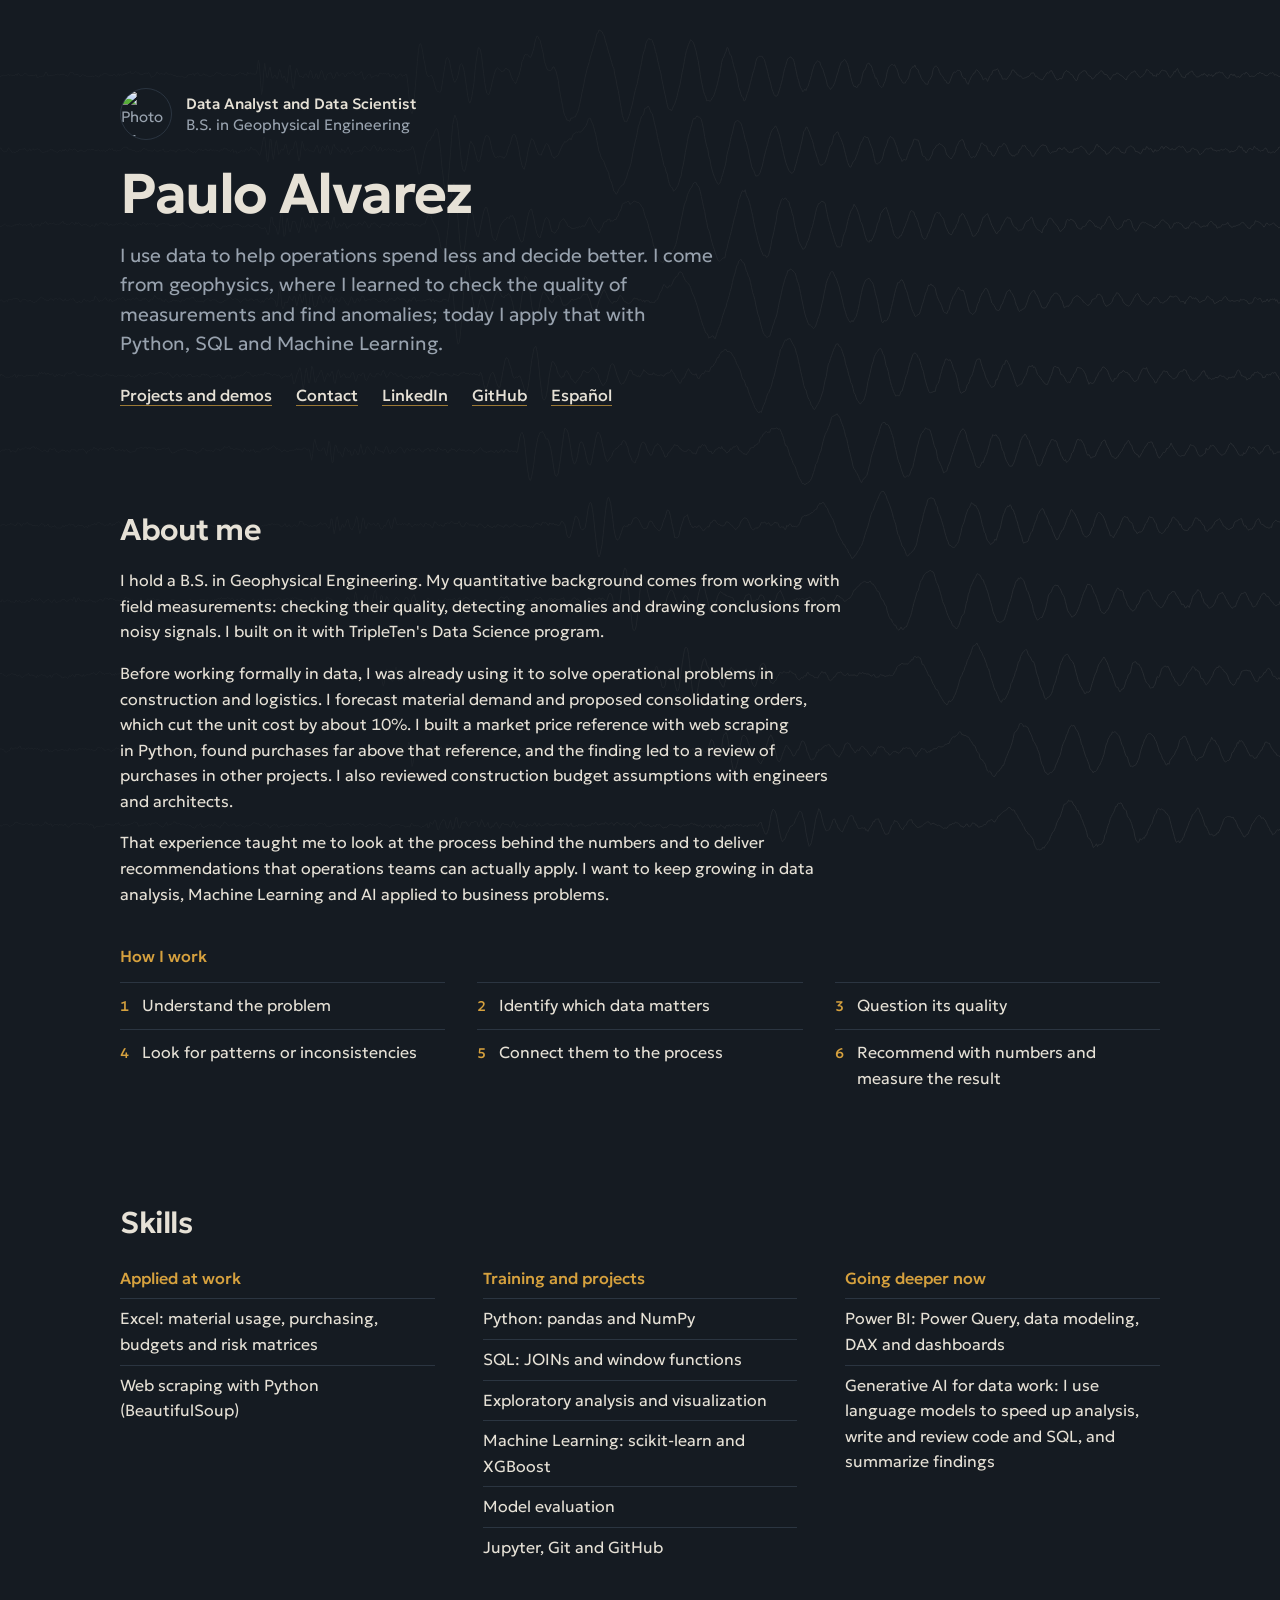
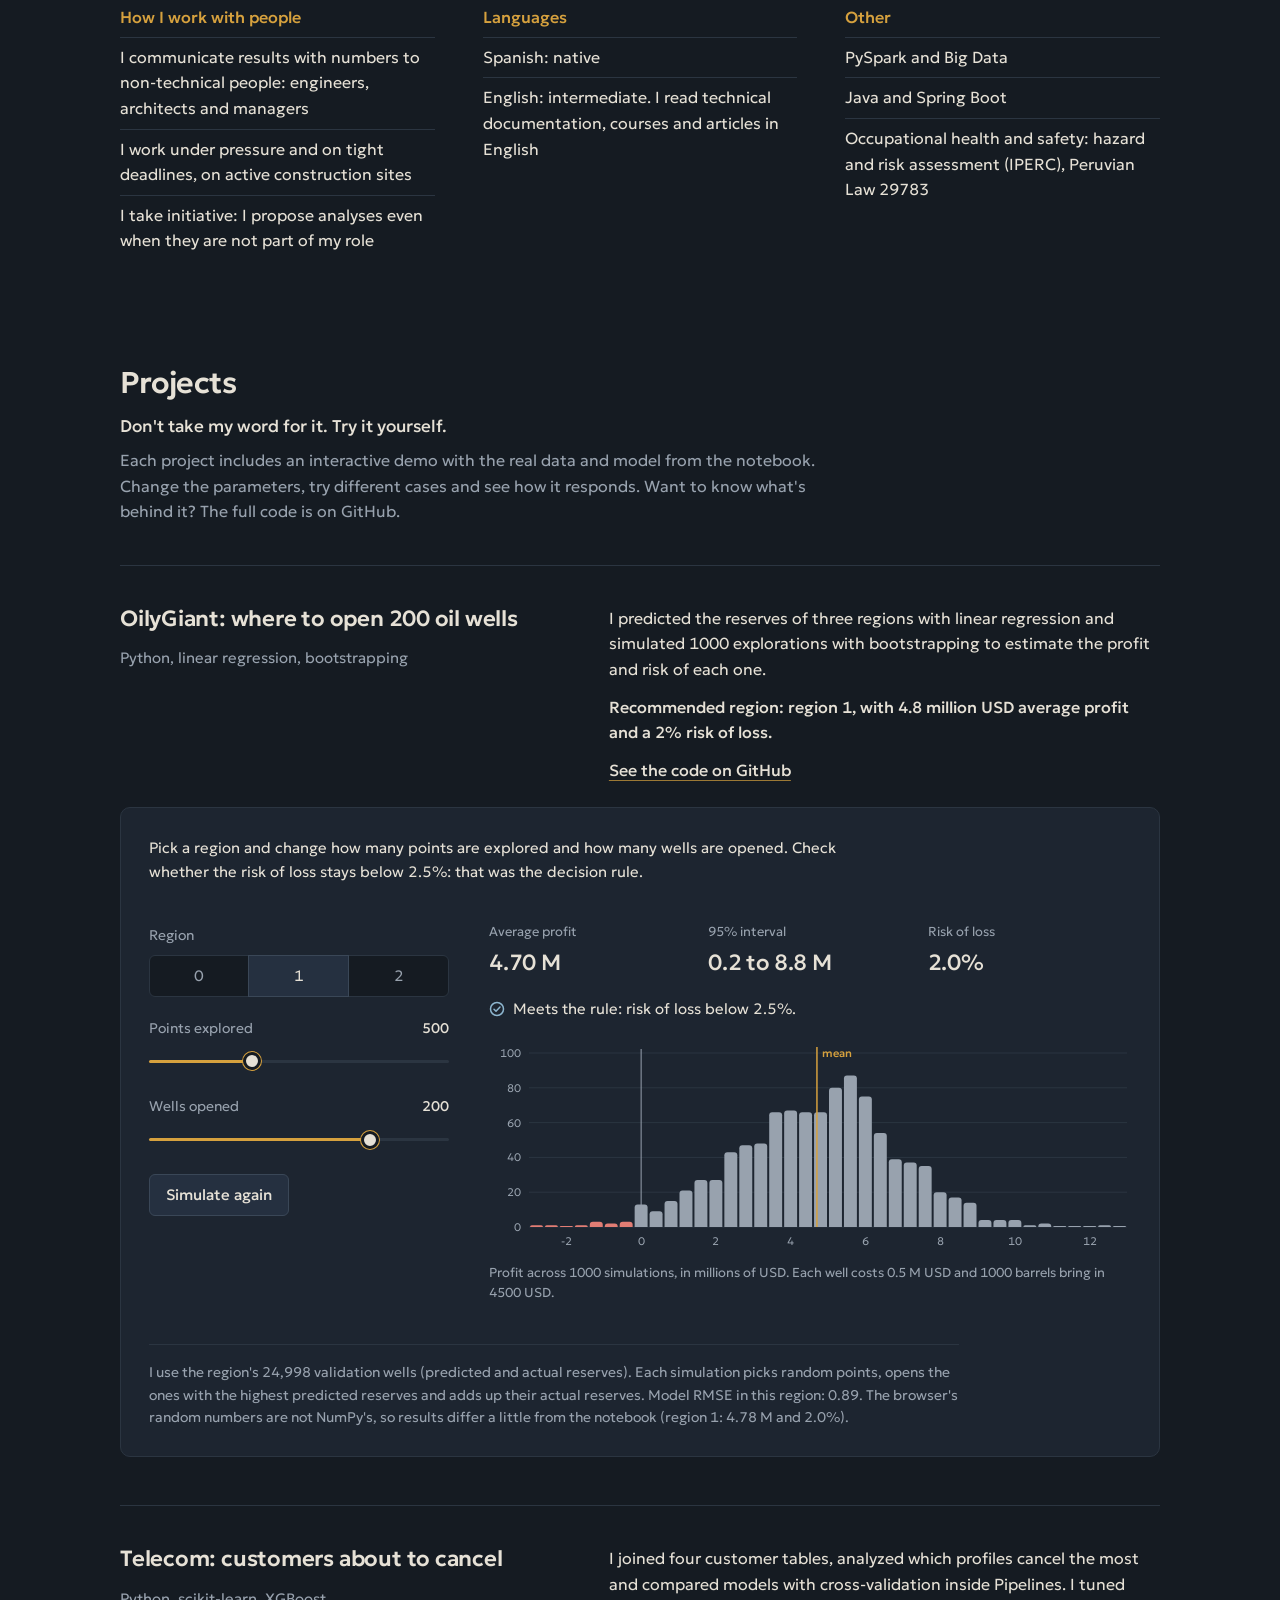
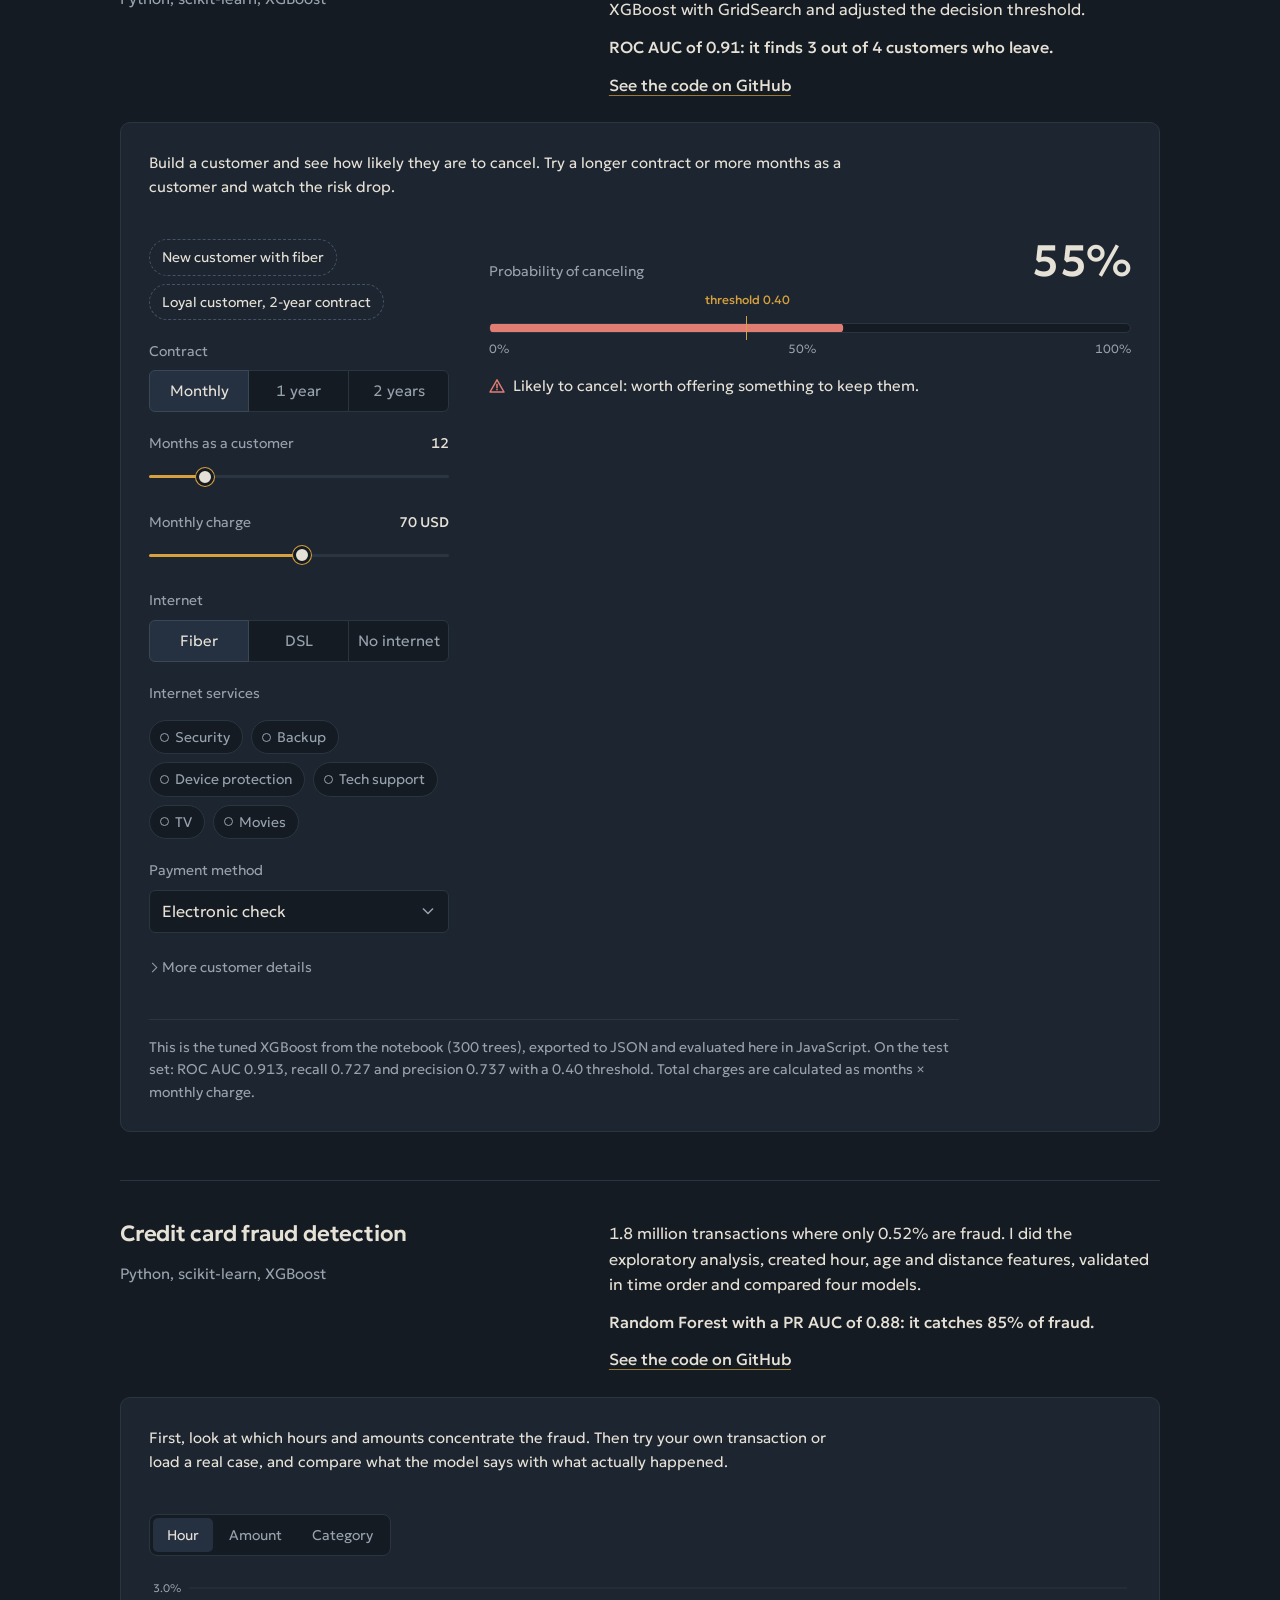
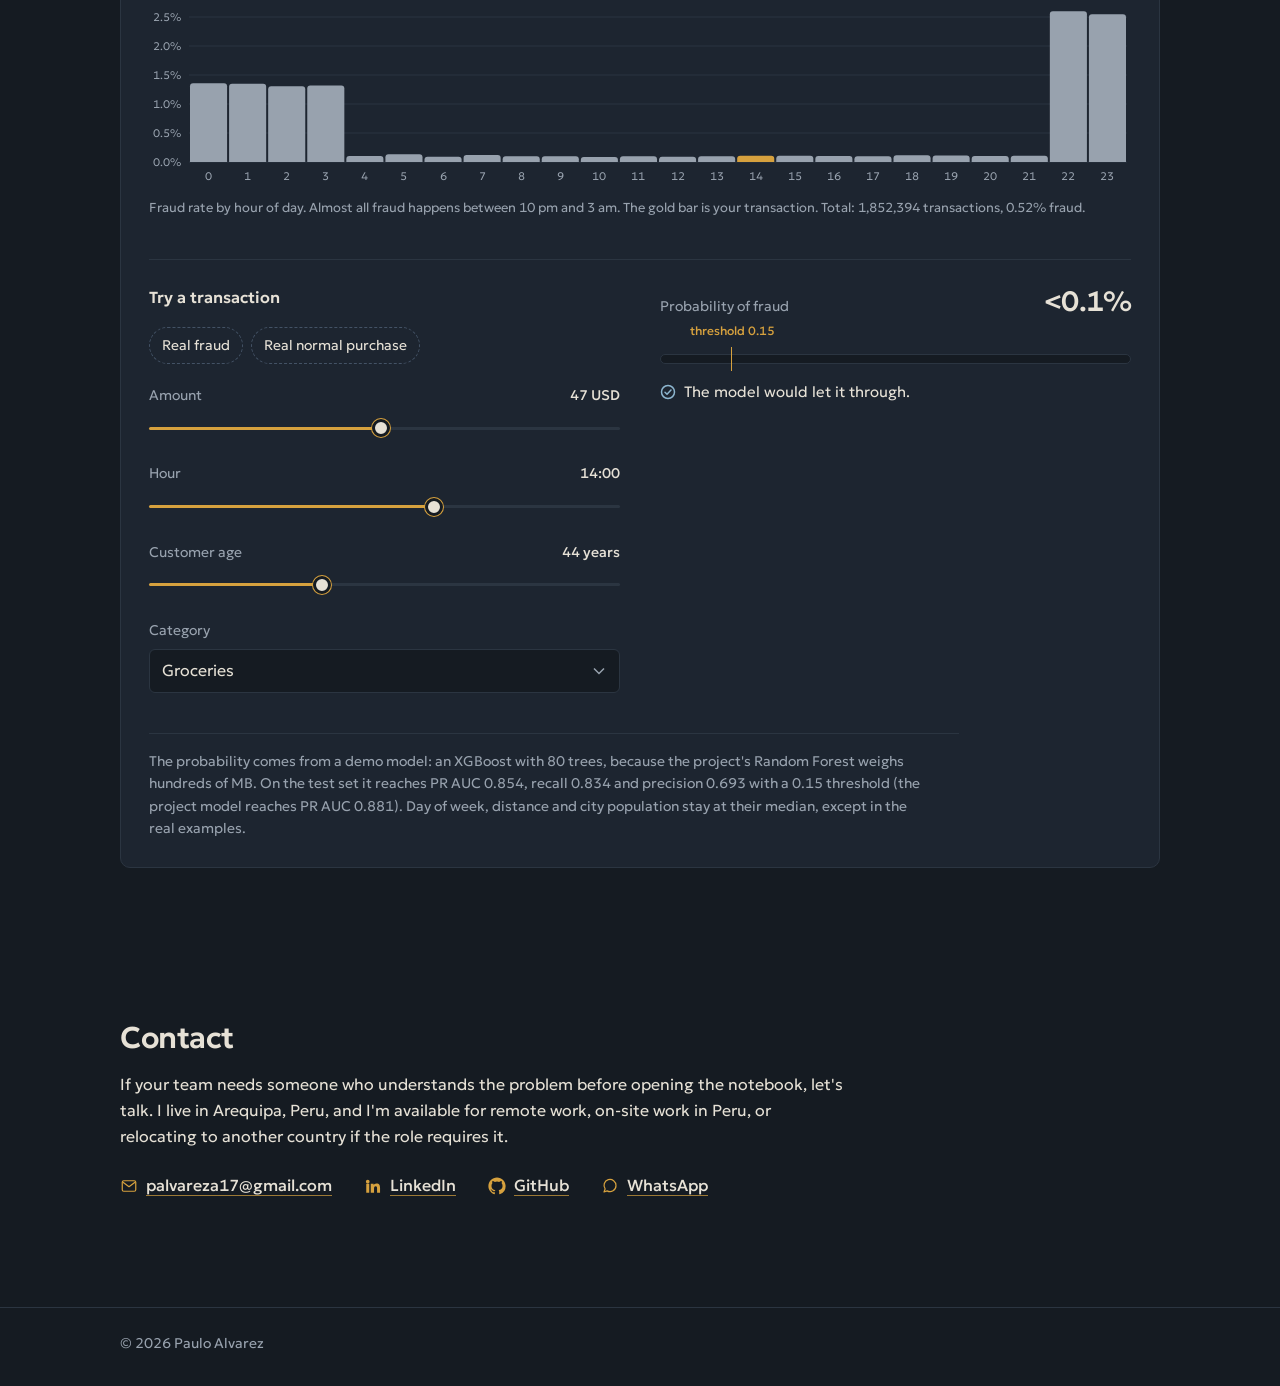
==== commit 0d44f85c: "Cambiar la introducción de la sección de proyectos" ====
--- a/en/index.html
+++ b/en/index.html
@@ -111,7 +111,8 @@
 
     <section id="projects" aria-labelledby="t-projects">
       <h2 id="t-projects">Projects</h2>
-      <p class="section-lead">You don't have to take my word for it: each project has a demo with the real data and model from the notebook. Move the controls, try cases and see how it responds. If something makes you curious, the code is on GitHub.</p>
+      <p class="section-hook">Don't take my word for it. Try it yourself.</p>
+      <p class="section-lead">Each project includes an interactive demo with the real data and model from the notebook. Change the parameters, try different cases and see how it responds. Want to know what's behind it? The full code is on GitHub.</p>
 
       <article class="project" id="oilygiant" aria-labelledby="t-oily">
         <div class="project-text">
--- a/css/site.css
+++ b/css/site.css
@@ -181,6 +181,7 @@
   font-size: clamp(1.5rem, 3vw, 1.875rem);
   letter-spacing: -.015em;
 }
+.section-hook { margin: 0 0 .5rem; font-size: 1.0625rem; font-weight: 450; }
 .section-lead { margin: 0 0 2.5rem; max-width: var(--measure); color: var(--rock); }
 
 /* ---------- Proyectos ---------- */
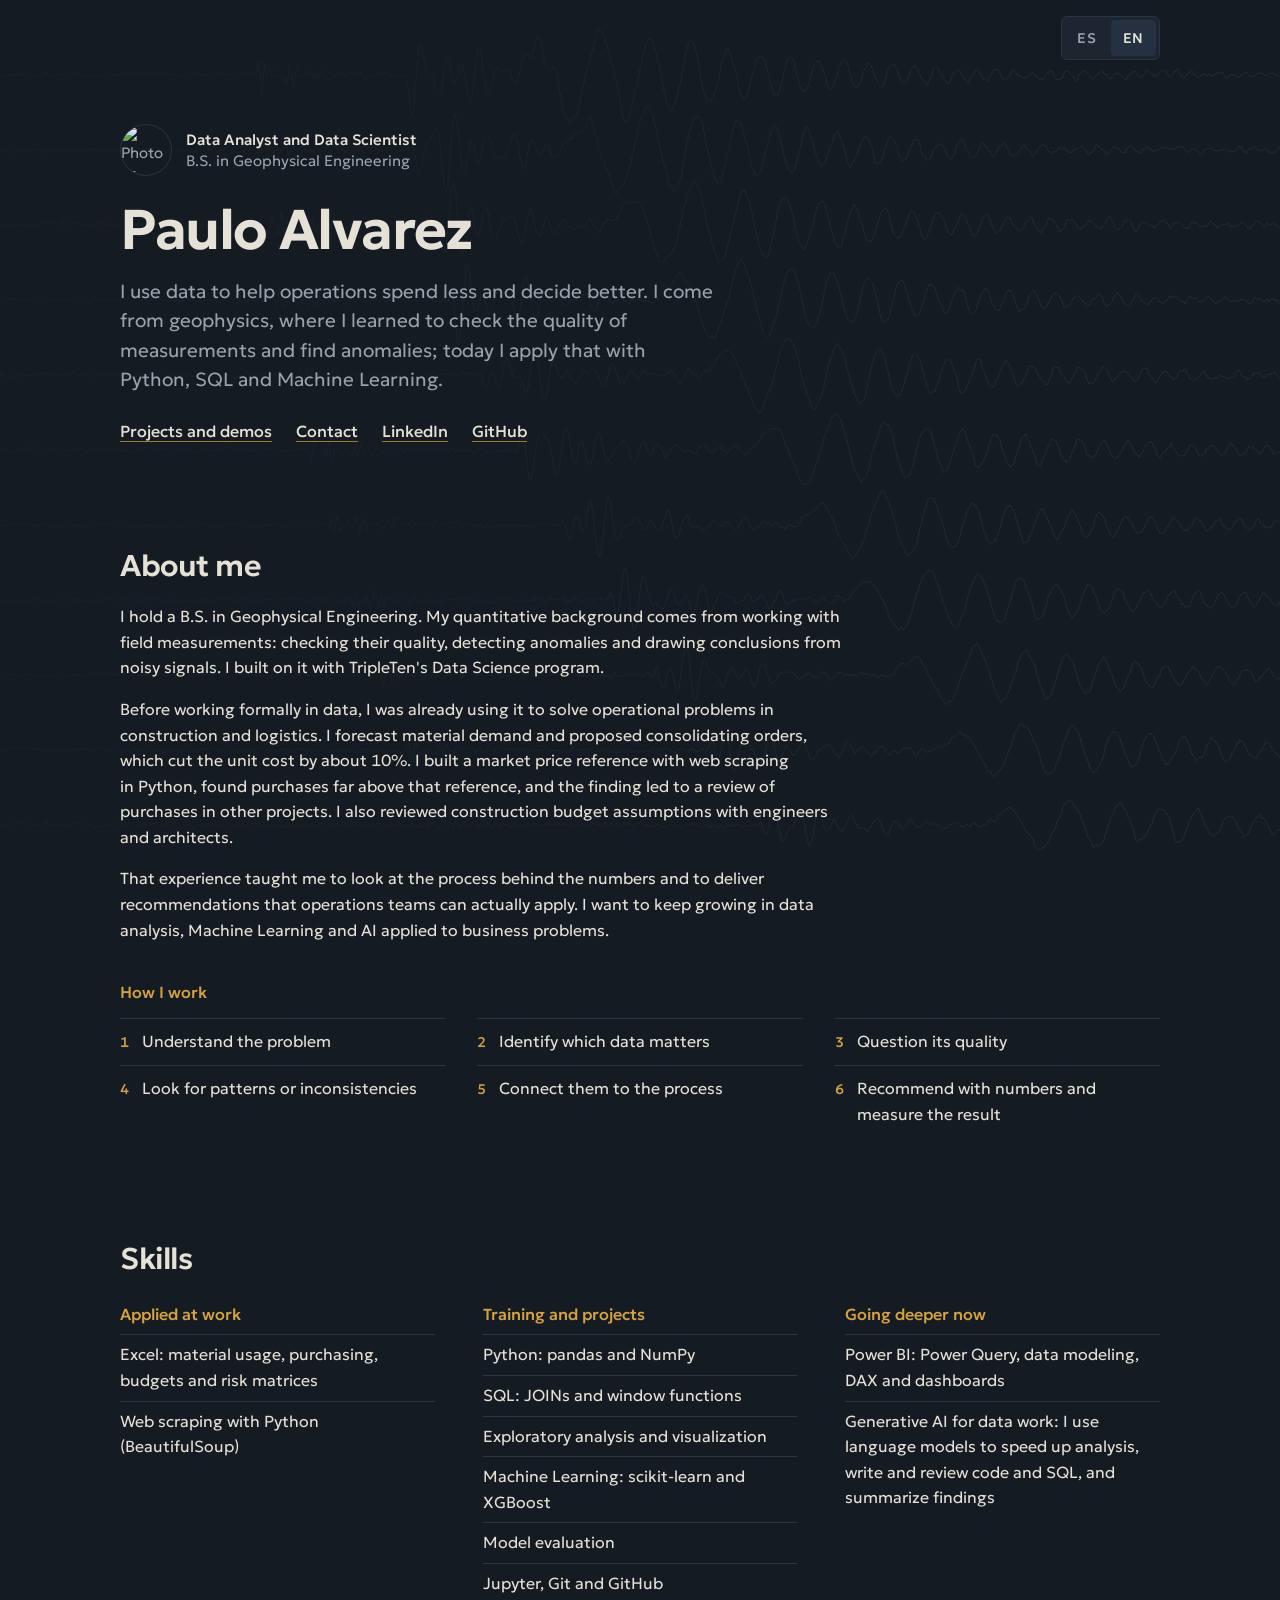
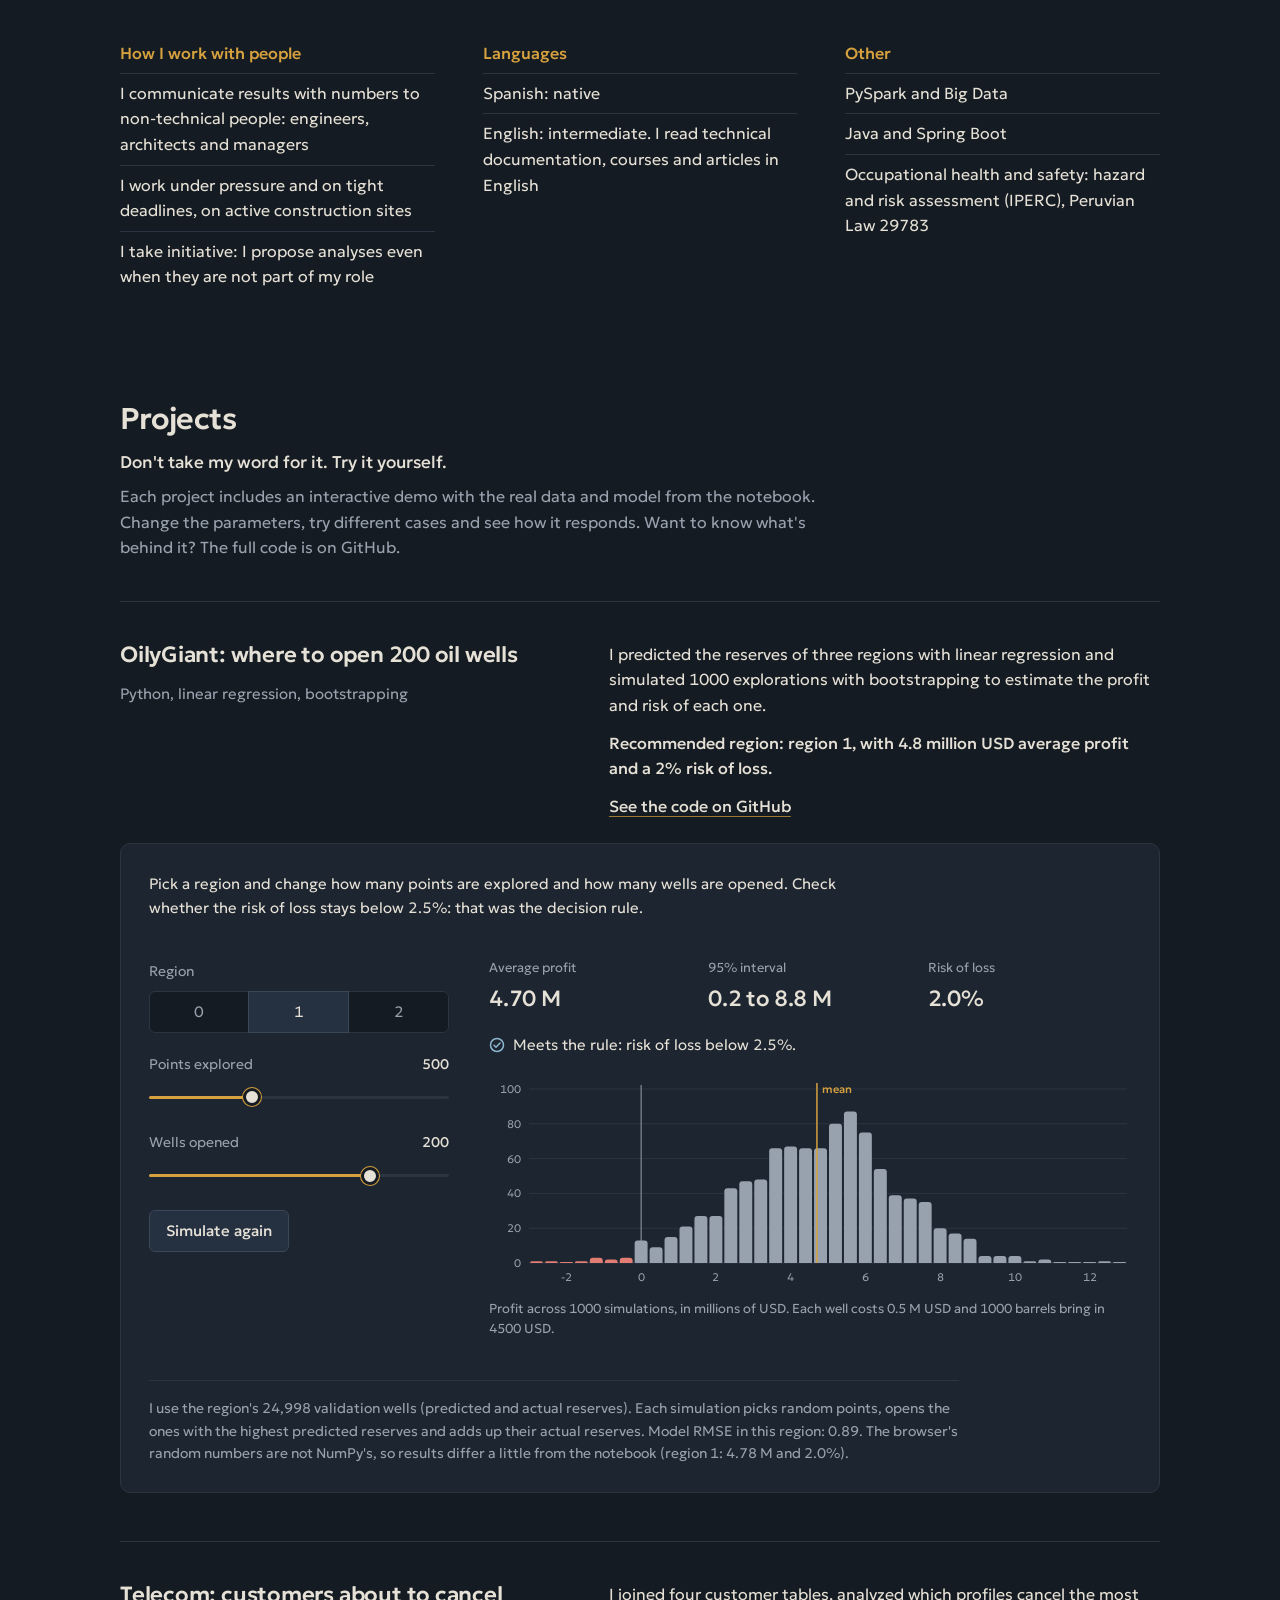
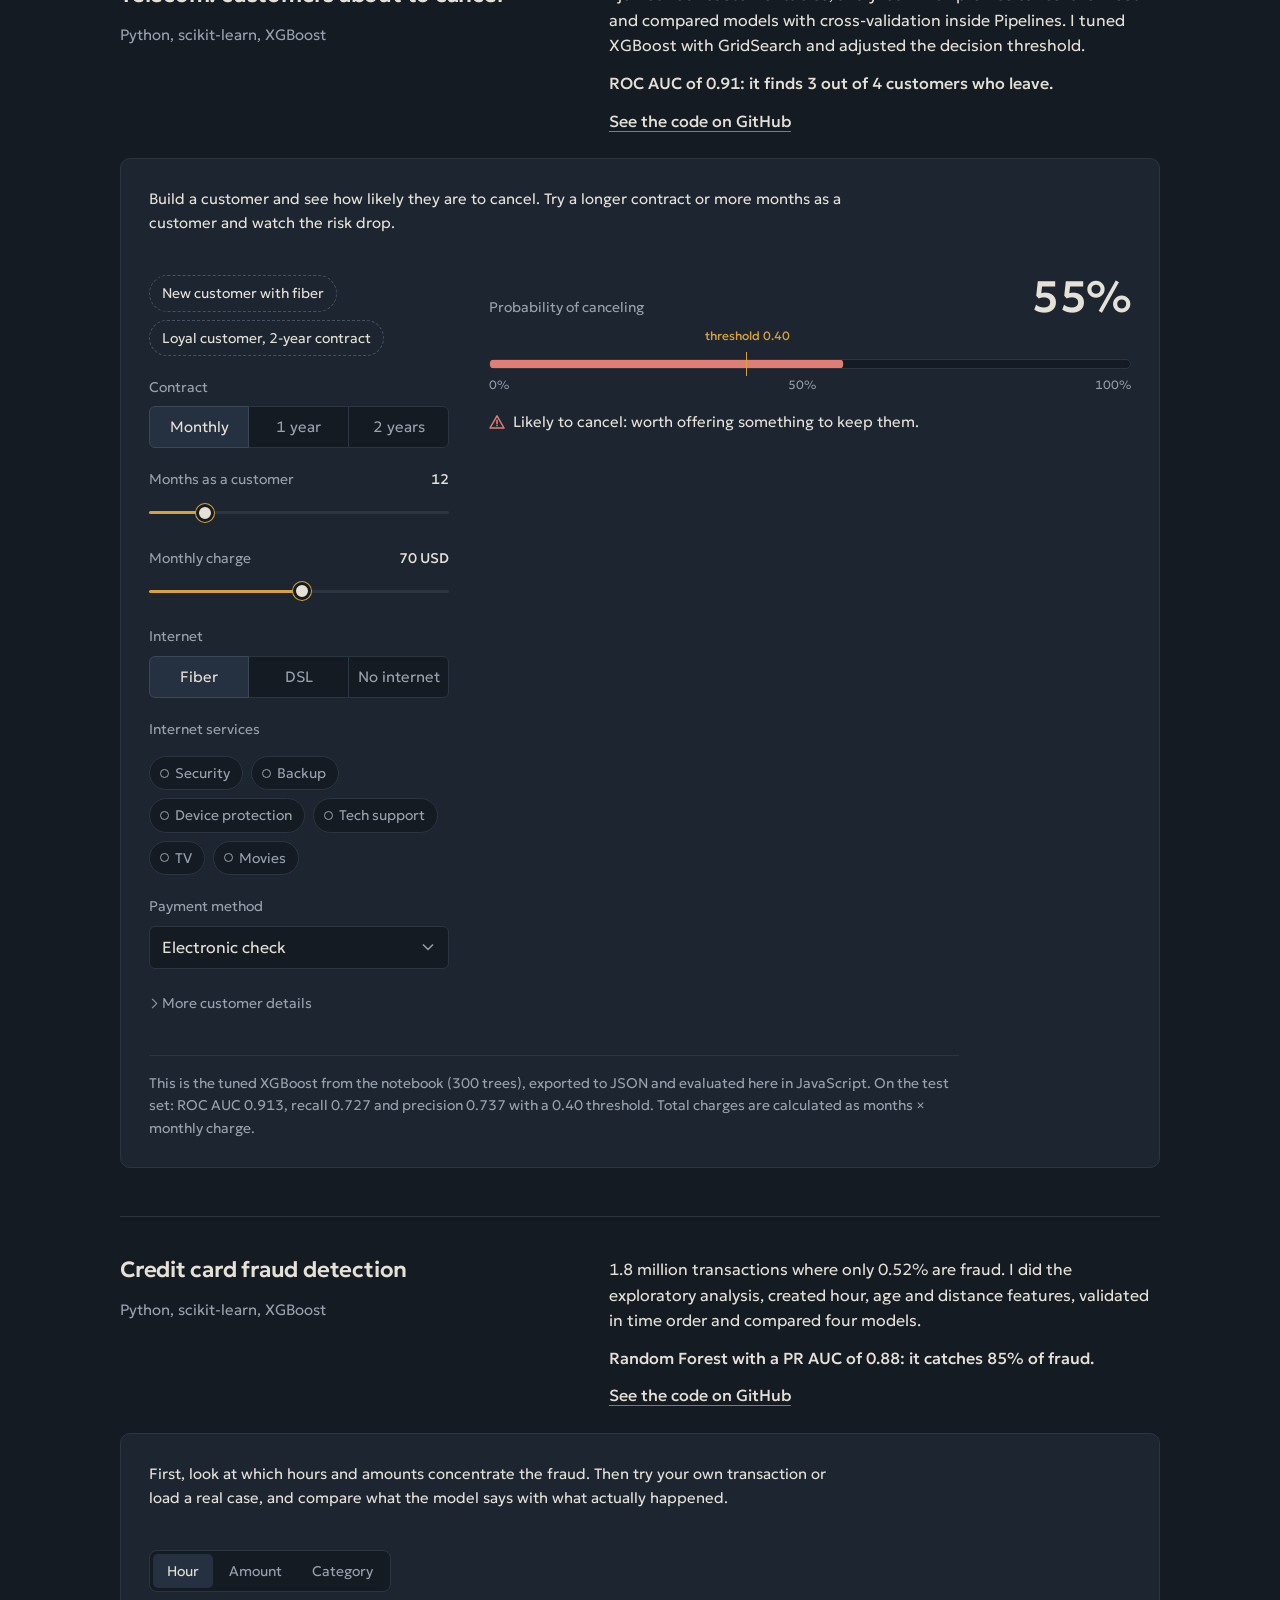
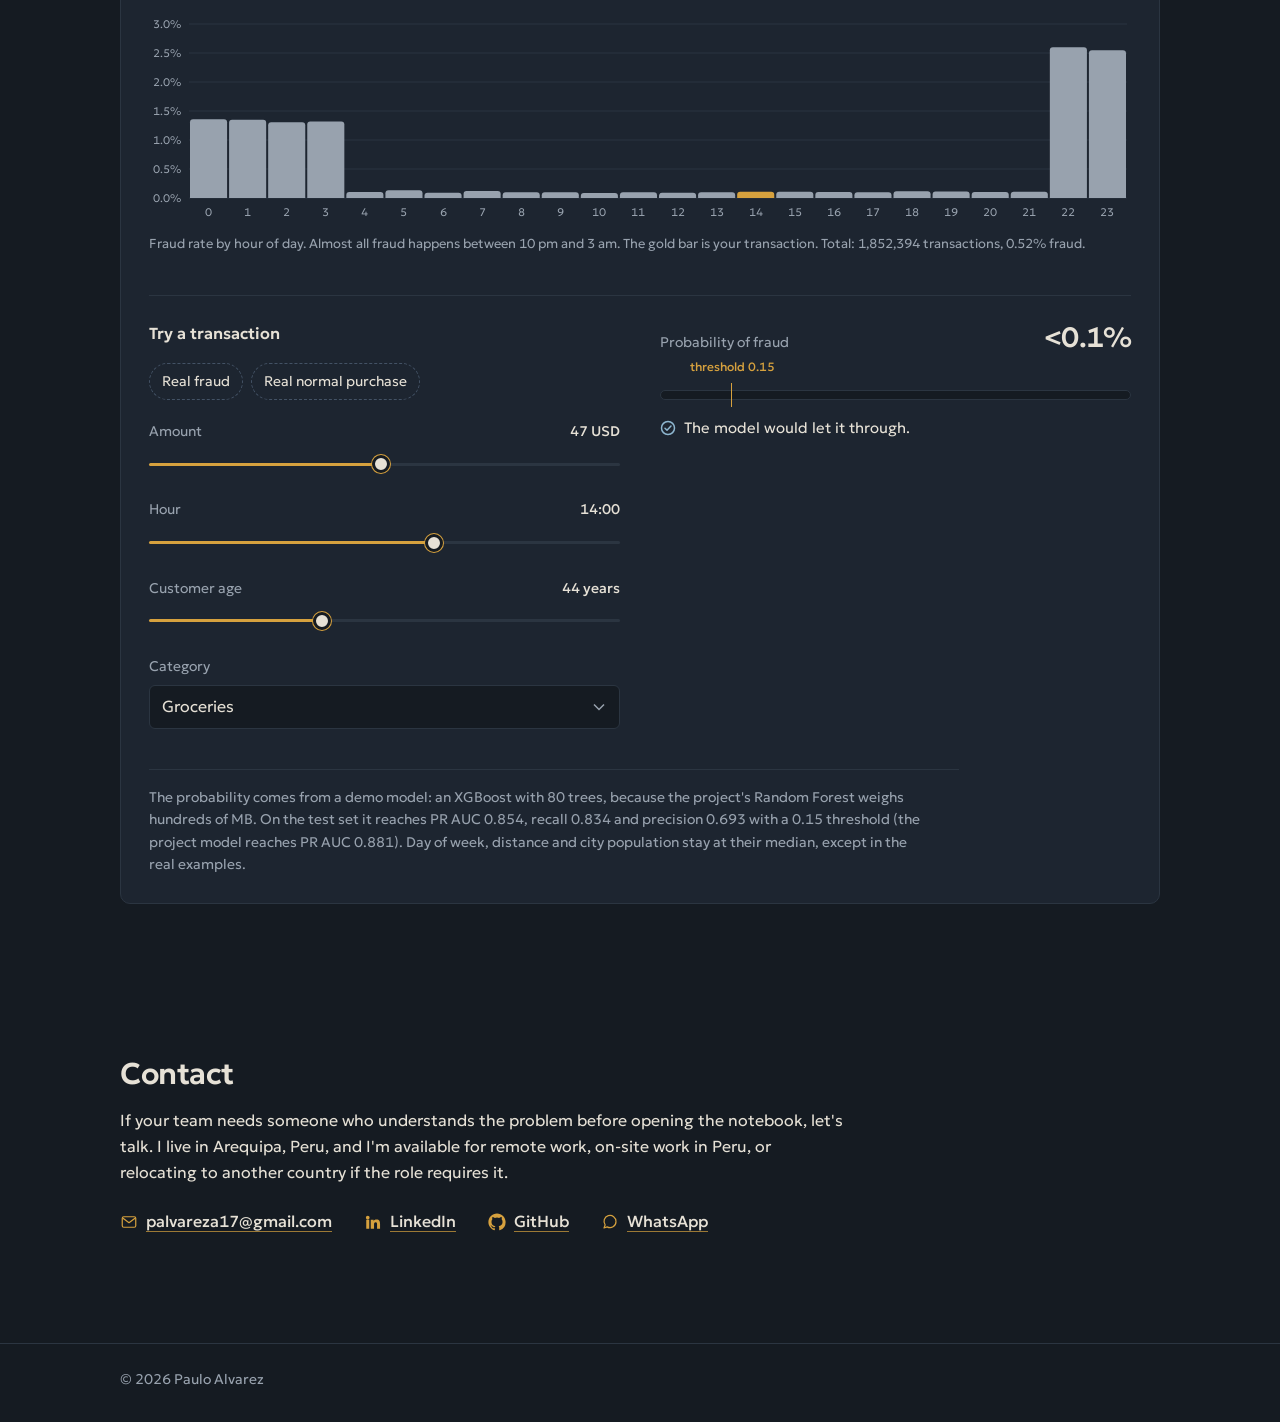
==== commit 2b84dc92: "Agregar un selector de idioma ES / EN arriba a la derecha" ====
--- a/en/index.html
+++ b/en/index.html
@@ -21,6 +21,12 @@
   </div>
 
   <header class="hero">
+    <div class="wrap topbar">
+      <nav class="lang-switch" aria-label="Language">
+        <a href="../" lang="es" hreflang="es" aria-label="Español">ES</a>
+        <a href="./" lang="en" hreflang="en" aria-label="English" aria-current="page">EN</a>
+      </nav>
+    </div>
     <div class="wrap">
       <div class="hero-id">
         <img src="https://github.com/dixonpa.png" alt="Photo of Paulo Alvarez" width="52" height="52">
@@ -33,7 +39,6 @@
         <li><a href="#contact">Contact</a></li>
         <li><a href="https://www.linkedin.com/in/paulocealva">LinkedIn</a></li>
         <li><a href="https://github.com/dixonpa">GitHub</a></li>
-        <li><a href="../" hreflang="es" lang="es">Español</a></li>
       </ul>
     </div>
   </header>
--- a/css/site.css
+++ b/css/site.css
@@ -74,7 +74,47 @@
 }
 
 /* ---------- Hero ---------- */
-.hero { padding-top: clamp(2.5rem, 8vw, 5.5rem); }
+.hero { padding-top: max(1rem, env(safe-area-inset-top)); }
+
+/* Selector de idioma: dos páginas separadas (/ y /en/), por eso son enlaces y no un botón */
+.topbar {
+  display: flex;
+  justify-content: flex-end;
+  margin-bottom: clamp(1.25rem, 6vw, 4rem);
+}
+.lang-switch {
+  display: inline-flex;
+  gap: 2px;
+  padding: 3px;
+  background: var(--slate);
+  border: 1px solid var(--line);
+  border-radius: var(--radius-control);
+}
+.lang-switch a {
+  display: inline-flex;
+  align-items: center;
+  justify-content: center;
+  min-width: 44px;
+  min-height: 36px;
+  padding: 0 .75rem;
+  border-radius: calc(var(--radius-control) - 2px);
+  color: var(--rock);
+  font-size: .875rem;
+  font-weight: 500;
+  letter-spacing: .04em;
+  text-decoration: none;
+  -webkit-tap-highlight-color: transparent;
+  transition: transform 160ms var(--ease-out), color 150ms ease, background-color 150ms ease;
+}
+.lang-switch a[aria-current="page"] {
+  background: var(--slate-2);
+  color: var(--bone);
+  cursor: default;
+}
+.lang-switch a:not([aria-current]):active { transform: scale(0.97); }
+@media (hover: hover) and (pointer: fine) {
+  .lang-switch a:not([aria-current]):hover { color: var(--bone); background: var(--basalt); }
+}
 
 .hero-id {
   display: flex;
